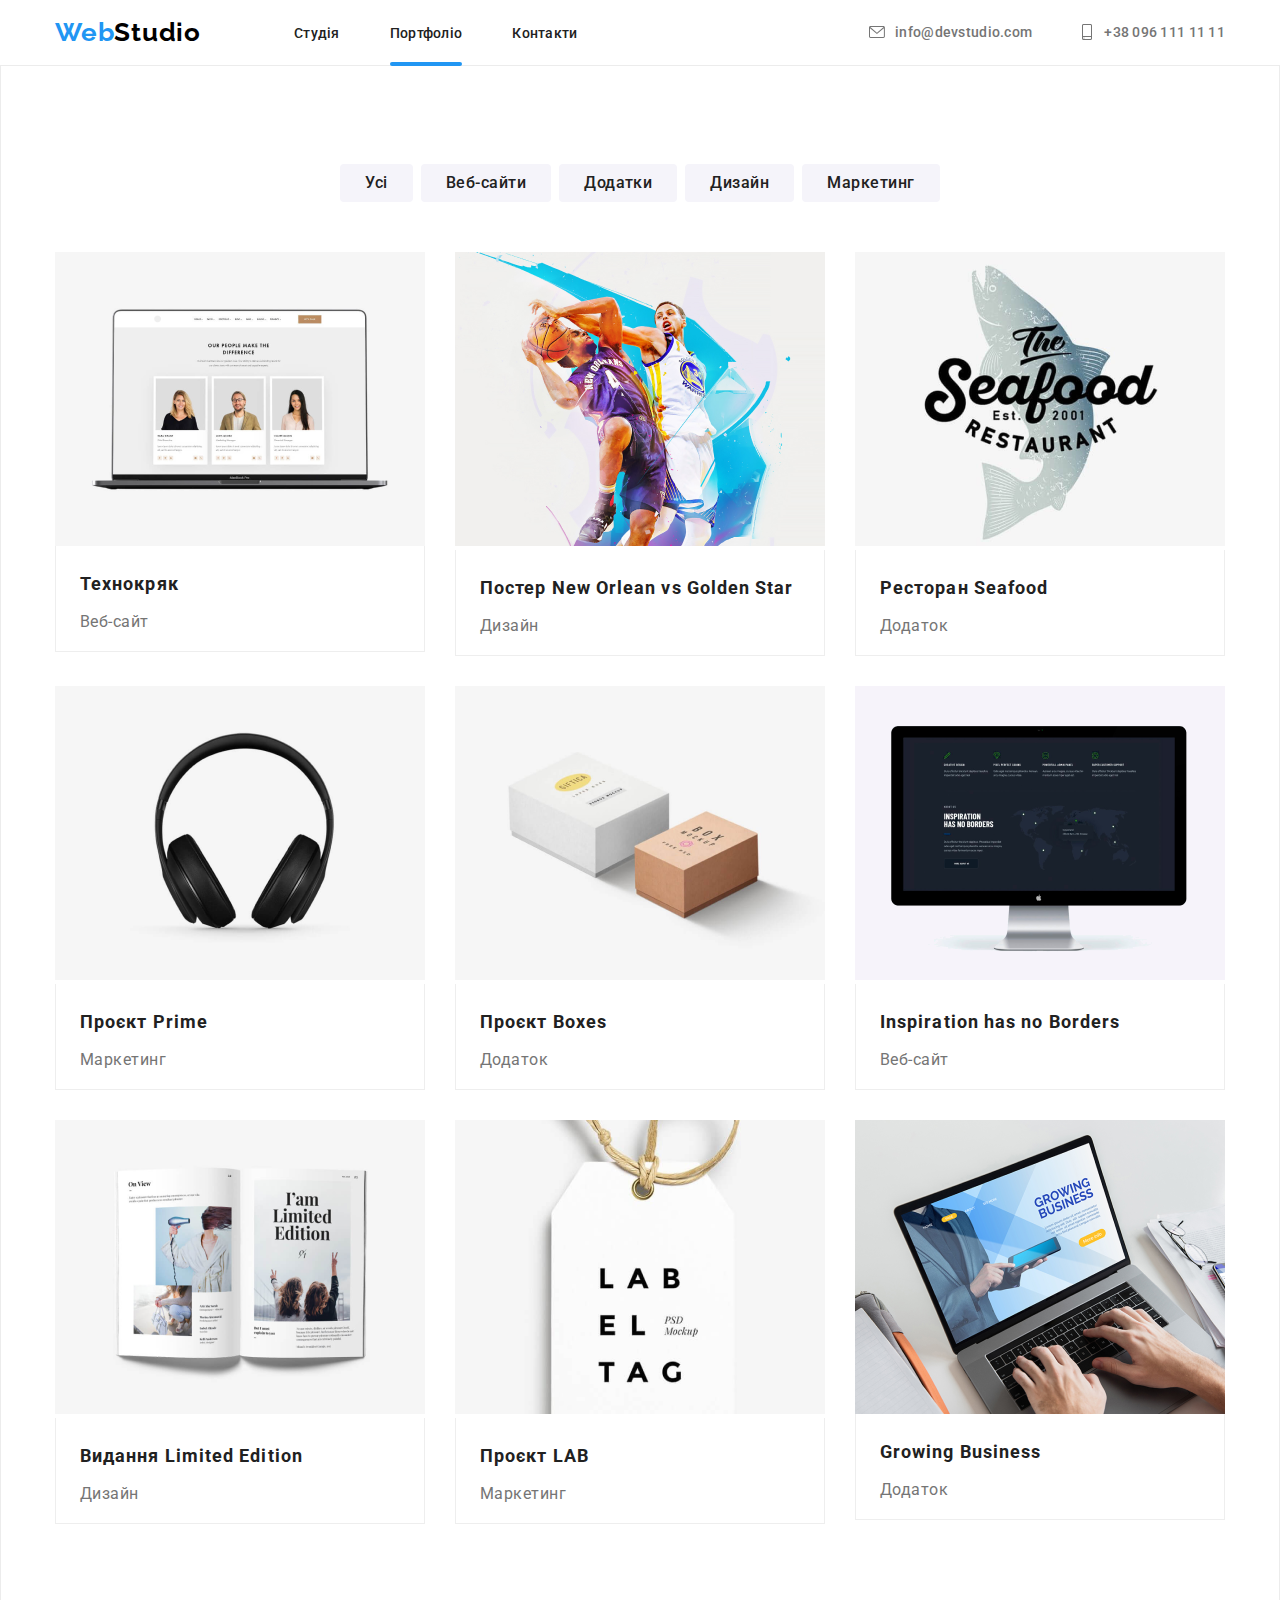
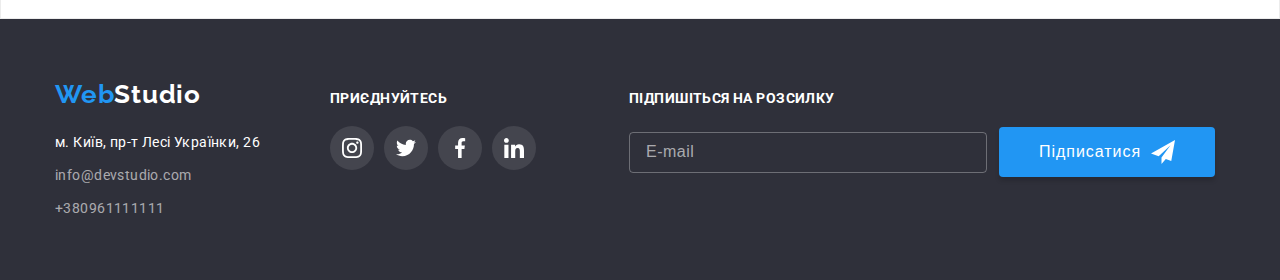
==== portfolio.html @ 2c99351d "sixth-hometask" ====
<!DOCTYPE html>
<html lang="en">
  <head>
    <meta charset="UTF-8" />
    <meta http-equiv="X-UA-Compatible" content="IE=edge" />
    <meta name="viewport" content="width=device-width, initial-scale=1.0" />
    <title>Document</title>
    <link
      rel="stylesheet"
      href="https://cdnjs.cloudflare.com/ajax/libs/modern-normalize/1.1.0/modern-normalize.min.css"
      integrity="sha512-wpPYUAdjBVSE4KJnH1VR1HeZfpl1ub8YT/NKx4PuQ5NmX2tKuGu6U/JRp5y+Y8XG2tV+wKQpNHVUX03MfMFn9Q=="
      crossorigin="anonymous"
      referrerpolicy="no-referrer"
    />
    <link rel="preconnect" href="https://fonts.googleapis.com" />
    <link rel="preconnect" href="https://fonts.gstatic.com" crossorigin />
    <link
      href="https://fonts.googleapis.com/css2?family=Raleway:wght@700&family=Roboto:wght@400;500;700&display=swap"
      rel="stylesheet"
    />
    <link rel="preconnect" href="https://fonts.googleapis.com" />
    <link rel="preconnect" href="https://fonts.gstatic.com" crossorigin />
    <link
      href="https://fonts.googleapis.com/css2?family=Roboto:wght@900&display=swap"
      rel="stylesheet"
    />
    <link rel="stylesheet" href="./css/styles.css" />
  </head>
  <body>
    <header class="page-header">
      <div class="container">
        <nav class="header-nav">
          <a href="./index.html"></a>
          <a href="./index.html" class="logo"
            >Web<span class="header-logo-span">Studio</span></a
          >
          <ul class="site-nav list">
            <li><a href="/" class="link">Студія</a></li>
            <li>
              <a href="./portfolio.html" class="link current">Портфоліо</a>
            </li>
            <li><a href="" class="link">Контакти </a></li>
          </ul>

          <ul class="site-nav-contacts list">
            <li>
              <a href="" class="link-info">
                <svg class="envelope-icon">
                  <use href="./images/symbol-defs.svg#icon-envelope"></use>
                </svg>
                info@devstudio.com
              </a>
            </li>
            <li>
              <a href="" class="link-info">
                <svg class="smartphone-icon">
                  <use href="./images/symbol-defs.svg#icon-smartphone"></use>
                </svg>

                +38 096 111 11 11
              </a>
            </li>
          </ul>
        </nav>
      </div>
    </header>

    <main>
      <section class="portfolio-section section">
        <h1 class="visually-hidden">list</h1>
        <!-- buttons -->
        <div class="container">
          <ul class="section-nav list">
            <li><button type="button" class="button">Усі</button></li>
            <li><button type="button" class="button">Веб-сайти</button></li>
            <li><button type="button" class="button">Додатки</button></li>
            <li><button type="button" class="button">Дизайн</button></li>
            <li><button type="button" class="button">Маркетинг</button></li>
          </ul>
        </div>
        <!-- list -->
        <div class="container">
          <ul class="portfolio-img-list list">
            <li class="card">
              <a href="" class="link-imgs">
                <div class="card-div"><div class="wrapper">
                  <img
                    src="./portfolio_imgs/laptop.jpeg"
                    class="img"
                    alt="laptop"
                  />
                  <div class="card-overlay">
                    <p class="paragraph">
                      Ресурс пропонує комплексні пропозиції з різним рівнем
                      функціоналу та сервісів. Все це дозволить відвідувачу
                      отримати вичерпні відомості про компанію чи приватну
                      особу.
                    </p>
                  </div>
                </div>
                <div class="test"></div>
                <div class="general-list">
                  <h2 class="img-list-title">Технокряк</h2>
                  <p class="img-list-paragraph">Веб-сайт</p>
                </div></div>
              </a>
            </li>
            <li class="card">
              <a href="" class="link-imgs">
                <div class="card-div"><div class="wrapper">
                  <img
                    src="./portfolio_imgs/basketball.jpeg"
                    alt="basketball"
                  />
                  <div class="card-overlay">
                    <p class="paragraph">
                      Ресурс пропонує комплексні пропозиції з різним рівнем
                      функціоналу та сервісів. Все це дозволить відвідувачу
                      отримати вичерпні відомості про компанію чи приватну
                      особу.
                    </p>
                  </div>
                </div>
                <div class="general-list">
                  <h2 class="img-list-title">
                    Постер New Orlean vs Golden Star
                  </h2>

                  <p class="img-list-paragraph">Дизайн</p>
                </div></div>
              </a>
            </li>
            <li class="card">
              <a href="" class="link-imgs">
                <div class="card-div"><div class="wrapper">
                  <img src="./portfolio_imgs/sea_food.jpeg" alt="sea_food" />
                  <div class="card-overlay">
                    <p class="paragraph">
                      Ресурс пропонує комплексні пропозиції з різним рівнем
                      функціоналу та сервісів. Все це дозволить відвідувачу
                      отримати вичерпні відомості про компанію чи приватну
                      особу.
                    </p>
                  </div>
                </div>
                <div class="general-list">
                  <h2 class="img-list-title">Ресторан Seafood</h2>

                  <p class="img-list-paragraph">Додаток</p>
                </div></div>
              </a>
            </li>
            <li class="card">
              <a href="" class="link-imgs">
                <div class="card-div"><div class="wrapper">
                  <img
                    src="./portfolio_imgs/headphones.jpeg"
                    alt="headphones"
                  />
                  <div class="card-overlay">
                    <p class="paragraph">
                      Ресурс пропонує комплексні пропозиції з різним рівнем
                      функціоналу та сервісів. Все це дозволить відвідувачу
                      отримати вичерпні відомості про компанію чи приватну
                      особу.
                    </p>
                  </div>
                </div>
                <div class="general-list">
                  <h2 class="img-list-title">Проєкт Prime</h2>

                  <p class="img-list-paragraph">Маркетинг</p>
                </div></div>
              </a>
            </li>
            <li class="card">
            <div class="card-div">              <a href="" class="link-imgs"></div><a href="" class="link-imgs">
                <div class="card-div"><div class="wrapper">
                  <img src="./portfolio_imgs/boxes.jpeg" alt="boxes" />
                  <div class="card-overlay">
                    <p class="paragraph">
                      Ресурс пропонує комплексні пропозиції з різним рівнем
                      функціоналу та сервісів. Все це дозволить відвідувачу
                      отримати вичерпні відомості про компанію чи приватну
                      особу.
                    </p>
                  </div>
                </div>
                <div class="general-list">
                  <h2 class="img-list-title">Проєкт Boxes</h2>
                  <p class="img-list-paragraph">Додаток</p>
                </div></div>
              </a>
            </li>
            <li class="card">
              <a href="" class="link-imgs">
                <div class="card-div"><div class="wrapper">
                  <img src="./portfolio_imgs/monitor.jpeg" alt="monitor" />
                  <div class="card-overlay">
                    <p class="paragraph">
                      Ресурс пропонує комплексні пропозиції з різним рівнем
                      функціоналу та сервісів. Все це дозволить відвідувачу
                      отримати вичерпні відомості про компанію чи приватну
                      особу.
                    </p>
                  </div>
                </div>
                <div class="general-list">
                  <h2 class="img-list-title">Inspiration has no Borders</h2>
                  <p class="img-list-paragraph">Веб-сайт</p>
                </div></div>
              </a>
            </li>
            <li class="card">
              <a href="" class="link-imgs">
                <div class="card-div"><div class="wrapper">
                  <img src="./portfolio_imgs/magazines.jpeg" alt="magazines" />
                  <div class="card-overlay">
                    <p class="paragraph">
                      Ресурс пропонує комплексні пропозиції з різним рівнем
                      функціоналу та сервісів. Все це дозволить відвідувачу
                      отримати вичерпні відомості про компанію чи приватну
                      особу.
                    </p>
                  </div>
                </div>
                <div class="general-list">
                  <h2 class="img-list-title">Видання Limited Edition</h2>
                  <p class="img-list-paragraph">Дизайн</p>
                </div></div>
              </a>
            </li>
            <li class="card">
              <a href="" class="link-imgs">
                <div class="card-div"><div class="wrapper">
                  <img src="./portfolio_imgs/pendant.jpeg" alt="pendant" />
                  <div class="card-overlay">
                    <p class="paragraph">
                      Ресурс пропонує комплексні пропозиції з різним рівнем
                      функціоналу та сервісів. Все це дозволить відвідувачу
                      отримати вичерпні відомості про компанію чи приватну
                      особу.
                    </p>
                  </div>
                </div>
                <div class="general-list">
                  <h2 class="img-list-title">Проєкт LAB</h2>
                  <p class="img-list-paragraph">Маркетинг</p>
                </div></div>
              </a>
            </li>
            <li class="card">
              <a href="" class="link-imgs">
                <div class="card-div"><div class="wrapper">
                  <img
                    class="img"
                    src="./portfolio_imgs/laptop_cr_business.jpeg"
                    alt="laptop_cr_business"
                  />
                  <div class="card-overlay">
                    <p class="paragraph">
                      Ресурс пропонує комплексні пропозиції з різним рівнем
                      функціоналу та сервісів. Все це дозволить відвідувачу
                      отримати вичерпні відомості про компанію чи приватну
                      особу.
                    </p>
                  </div>
                </div>
                <div class="general-list">
                  <h2 class="img-list-title">Growing Business</h2>
                  <p class="img-list-paragraph">Додаток</p>
                </div></div>
              </a>
            </li>
          </ul>
        </div>
      </section>
    </main>
    <!-- footer -->
    <footer class="footer">
      <div class="footer-elements container">
        <div class="adress-container">
          <a href="" class="logo"
            >Web<span class="footer-logo-span">Studio</span></a
          >
          <address class="address">
            <p class="address-paragraph">м. Київ, пр-т Лесі Українки, 26</p>
            <a class="address-link" href="info@devstudio.com"
              >info@devstudio.com</a
            >
            <a class="address-link" href="+380961111111">+380961111111</a>
          </address>
        </div>
        <div class="footer-icons">
          <p class="paragraph">приєднуйтесь</p>
          <ul class="footer-icons-list">
            <li>
              <a href="" class="footer-icons-link">
                <svg class="icon">
                  <use href="./images/symbol-defs.svg#icon-instagram-1"></use>
                </svg>
              </a>
            </li>
            <li>
              <a href="" class="footer-icons-link">
                <svg class="icon">
                  <use href="./images/symbol-defs.svg#icon-twitter-1"></use>
                </svg>
              </a>
            </li>
            <li>
              <a href="" class="footer-icons-link">
                <svg class="icon">
                  <use href="./images/symbol-defs.svg#icon-facebook-1"></use>
                </svg>
              </a>
            </li>
            <li>
              <a href="" class="footer-icons-link">
                <svg class="icon">
                  <use href="./images/symbol-defs.svg#icon-linkedin-1"></use>
                </svg>
              </a>
            </li>
          </ul>
        </div>
        <form class="footer-form">
          <label class="footer-label">
            <p class="paragraph">Підпишіться на розсилку</p>
          </label>
          <div class="input-container">
            <input
              type="text"
              name="mailing"
              class="footer-field"
              placeholder="E-mail"
            />
            <button class="blue-button footer-button" type = "submit">
              Підписатися

              <svg class="footer-icon">
                <use href="./images/symbol-defs.svg#icon-icon-send"></use>
              </svg>
            </button>
          </div>
        </form>
      </div>
    </footer>
  </body>
</html>
---- css/styles.css ----
/* ------MAIN PAGE------ */
/*title color - #212121*/
/*main color -  #757575*/
/*white #FFFFFF*/
/* accent blue #2196F3*/
/* background color #F5F5F5 */
/*secondary background #F5F4FA */
/* title background color #FFFFFF */
/* ------PORTFOLIO------ */
/*  button background color #F5F4FA, button text color  #212121;*/
/* ------FONTS------ */
/* Roboto, font-weight: 700; font-weight: 500, font-weight: 400
Raleway: font-weight: 700 */
/* icons color #AFB1B8; */
*,
*::before,
*::after {
  box-sizing: border-box;
  text-decoration: none;
  list-style: none;
  margin: 0;
  padding: 0;
}

.visually-hidden {
  position: absolute;
  white-space: nowrap;
  width: 1px;
  height: 1px;
  overflow: hidden;
  border: 0;
  padding: 0;
  clip: rect(0 0 0 0);
  clip-path: inset(50%);
  margin: -1px;
}
.container {
  width: 1200px;
  padding-left: 15px;
  padding-right: 15px;
  margin: 0 auto;
  /* outline: solid 2px red; */
}
:root {
  --primary-text-color: #757575;
  --secondary-text-color: #f5f4fa;
  --header_color: #212121;
  --accent-color: #2196f3;
  --button-bg-color: #2196f3;
  --second-bg-color: #f5f4fa;
  --button-bg-color-portfolio: #f5f4fa;
  --button-color-portfolio: #212121;
  --icon-color: #afb1b8;
}
.h2-title {
  display: flex;
  justify-content: center;
  font-weight: 700;
  font-size: 36px;
  line-height: 42px;
  text-align: center;

  letter-spacing: 0.03em;
  color: #212121;
}

.header-logo-span {
  color: black;
}

body {
  background-color: white;
  color: var(--primary-text-color);
  font-family: "Roboto", sans-serif;
  width: 100%;
}

.header-nav {
  display: flex;
  align-items: center;
}

.logo {
  color: #2196f3;
  font-family: Raleway, sans-serif;
  font-style: normal;
  font-weight: 700;
  font-size: 26px;
  line-height: calc(31 / 26);
  letter-spacing: 0.03em;
}
.list {
  list-style: none;
}

/* site-nav */
.header-lists {
  display: flex;
  align-items: center;
}
.site-nav {
  margin-left: 93px;
  display: flex;
  gap: 50px;
}
.site-nav .link {
  position: relative;
  font-weight: 500;
  font-size: 14px;
  line-height: calc(16 / 14);
  color: var(--header_color);
  letter-spacing: 0.02em;
  padding-top: 24px;
  padding-bottom: 25px;
  transition: color 250ms cubic-bezier(0.4, 0, 0.2, 1);
}

.current::after {
  content: "";
  position: absolute;
  display: block;
  left: 0;
  bottom: 0;
  width: 100%;
  height: 4px;
  background: #2196f3;
  border-radius: 2px;

  transition: opacity 250ms cubic-bezier(0.4, 0, 0.2, 1);
}
.site-nav.link:hover,
.site-nav .link:focus,
.current {
  color: var(--accent-color);
}
.site-nav-contacts {
  display: flex;
  gap: 50px;
  margin-left: auto;
}
.site-nav-contacts .envelope-icon {
  width: 16px;
  height: 12px;
  margin-right: 10px;
  fill: #757575;
  transition: fill 250ms cubic-bezier(0.4, 0, 0.2, 1);
}

.site-nav-contacts .smartphone-icon {
  width: 10px;
  height: 16px;
  margin-right: 12px;
  fill: #757575;
  transition: fill 250ms cubic-bezier(0.4, 0, 0.2, 1);
}

.site-nav-contacts .link-info {
  display: flex;
  align-items: center;
  padding-top: 24px;
  padding-bottom: 25px;
  font-weight: 500;
  font-size: 14px;
  line-height: 16px;
  letter-spacing: 0.02em;
  color: #757575;

  transition: color 250ms cubic-bezier(0.4, 0, 0.2, 1);
}
.site-nav .link:hover,
.site-nav .link:focus {
  color: var(--accent-color);
}
.site-nav-contacts,
.link-info:hover,
.link-info:focus {
  color: var(--accent-color);
}
.link-info:hover .envelope-icon,
.link-info:focus .envelope-icon,
.link-info:hover .smartphone-icon,
.link-info:focus .smartphone-icon {
  fill: var(--accent-color);
}

/* hero */
.hero {
  background-image: linear-gradient(
      to right,
      rgba(47, 48, 58, 0.4),
      rgba(47, 48, 58, 0.4)
    ),
    url("../images/site-header.jpg");
  background-repeat: no-repeat;
  background-size: cover;
  max-width: 1600px;
  margin-left: auto;
  margin-right: auto;
}
.hero-elements {
  /* text-align: center; */
  padding-top: 200px;
  padding-bottom: 200px;
  text-align: center;
}
.hero-title {
  width: 696px;

  font-weight: 900;
  font-size: 44px;
  line-height: 60px;
  letter-spacing: 0.06em;
  text-transform: uppercase;
  color: #ffffff;

  margin: 0 auto;
}
.blue-button {
  display: block;
  margin: 0 auto;
  margin-top: 30px;
  align-items: center;
  color: white;
  font-size: 16px;
  line-height: calc(30 / 16);
  width: 216px;
  height: 50px;
  letter-spacing: 0.06em;
  background-color: var(--button-bg-color);
  box-shadow: 0px 4px 4px rgba(0, 0, 0, 0.15);
  border-radius: 4px;
  transition: background-color 250ms cubic-bezier(0.4, 0, 0.2, 1);
  cursor: pointer;
  border: none;
}
.blue-button:hover,
.blue-button:focus {
  background-color: #188ce8;
}
/* modal window */
.backdrop {
  position: fixed;
  top: 0;
  left: 0;
  width: 100%;
  height: 100%;
  background: rgba(0, 0, 0, 0.2);
  transition: opacity 250ms cubic-bezier(0.4, 0, 0.2, 1);
  opacity: 1;
}
.backdrop.is-hidden {
  pointer-events: none;
  opacity: 0;
}
.backdrop.is-hidden .modal {
  transform: translate(-50%, -50%) scale(0.9);
}
.modal {
  position: absolute;
  min-width: 528px;
  min-height: 581px;
  top: 50%;
  left: 50%;
  transform: translate(-50%, -50%) scale(1);
  background-color: white;
  transition: transform 250ms cubic-bezier(0.4, 0, 0.2, 1);
  z-index: 999;
}
.cross-button-div {
  display: flex;
  margin-top: 8px;
  margin-right: 8px;
  justify-content: end;
  /* padding: 8px 8px; */
}
.cross-button {
  display: flex;
  justify-content: center;
  align-items: center;
  width: 30px;
  height: 30px;
  border-radius: 50%;
  border: 1px solid rgba(0, 0, 0, 0.1);
  background-color: white;
  cursor: pointer;
}
.cross {
  width: 18px;
  height: 18px;
}
.cross-button:hover .cross {
  fill: var(--accent-color);
}
.modal-title {
  margin-top: 2px;

  font-weight: 700;
  font-size: 20px;
  line-height: 23px;
  text-align: center;
  letter-spacing: 0.03em;

  color: #212121;
}
.modal-form {
  margin-top: 12px;
  margin-left: 40px;
  margin-right: 40px;
}
.modal-form .modal-lable {
  /* position: relative; */
  display: block;
  margin-top: 12px;
}

.modal-form .paragraph {
  font-weight: 400;
  font-size: 12px;
  line-height: 14px;
  /* identical to box height */

  letter-spacing: 0.01em;

  color: #757575;
}
.modal-form .field {
  padding-left: 42px;
  margin-top: 4px;
  padding-top: 12px;
  padding-bottom: 12px;
  width: 100%;
  border: 1px solid rgba(33, 33, 33, 0.2);
  /* border-color: white; */
  border-radius: 4px;
  transition: border 250ms cubic-bezier(0.4, 0, 0.2, 1),
    250ms cubic-bezier(0.4, 0, 0.2, 1);
}

.modal-form .field:focus {
  outline: transparent;
  border-color: var(--accent-color);
}
.modal-form .field:focus + .modal-icon {
  fill: var(--accent-color);
}
.modal-form .input-container {
  position: relative;
}

.modal-icon {
  position: absolute;
  top: 0;
  left: 0;
  margin-left: 12px;
  transform: translateY(100%);
  width: 18px;
  height: 18px;
}

.modal-form .textarea {
  resize: none;
  height: 120px;
  padding: 16px;
}
.textarea {
  padding-left: 16px;
  padding-top: 12px;
}
.modal-form .textarea::placeholder {
  font-weight: 400;
  font-size: 12px;
  line-height: 14px;
  letter-spacing: 0.01em;
  color: rgba(117, 117, 117, 0.5);
}
.modal-checkbox {
  display: flex;
  justify-content: center;
  margin-top: 20px;
}
.check-container {
  display: flex;
  align-items: center;
}
.agreement-terms {
  color: var(--accent-color);
  text-decoration: underline;
  text-underline-offset: 3px;
}
.modal-icon-check {
  padding-top: 4px;
  padding-right: 2px;
  padding-bottom: 3px;
  padding-left: 3px;
  margin-right: 9px;
  width: 16px;
  height: 15px;
  fill: white;
  border: 2px solid #212121;
  border-radius: 2px;
}
.checkbox:checked + .modal-icon-check {
  background-color: var(--accent-color);
  border: none;
  border-radius: 2px;
  fill: white;
}
.modal-checkbox .paragraph {
  font-weight: 400;
  font-size: 14px;
  line-height: calc(24 / 14);

  letter-spacing: 0.03em;

  color: #757575;
}
.modal-button {
  margin-top: 30px;
  margin-bottom: 40px;
  display: block;
}

/* section */
.section-activity {
  padding-bottom: 94px;
  padding-top: 94px;
}
.section-activity .activities-icon {
  width: 70px;
  height: 70px;
}

.icons-container {
  display: flex;
  align-items: center;
  padding: 25px 100px;
  margin-bottom: 30px;
  background-color: var(--second-bg-color);
  border-radius: 4px;
}
.activities-list {
  display: flex;
  gap: 30px;
}

.section-activity .title {
  font-weight: 700px;
  font-size: 14px;
  line-height: calc(16 / 14);
  letter-spacing: 0.03em;
  text-transform: uppercase;
  color: var(--header_color);
}
.section-activity .paragraph {
  margin-top: 10px;
  font-weight: 400;
  font-size: 14px;
  line-height: 24px;
  letter-spacing: 0.03em;

  color: #757575;
}

/* activities */

.section-work-examples {
  padding-bottom: 94px;
}
.work-examples {
  margin-left: auto;
  text-align: center;
}
.section-work-examples .section-title {
  margin-bottom: 50px;
}
.work-examples-list {
  display: flex;
  gap: 30px;
  padding: 0;
  margin: 0;
  z-index: 0;
}
.section-work-examples .img {
  padding-left: 0;
  display: block;
  justify-content: center;
  width: 370px;
  margin: 0 auto;
}
.work-example-item {
  position: relative;
}
.activities-overlay {
  display: flex;
  position: absolute;
  justify-content: center;
  align-items: center;
  bottom: 0;
  width: 100%;
  height: 70px;
  background: rgba(47, 48, 58, 0.8);
}
.activities-overlay .paragraph {
  font-weight: 700;
  font-size: 14px;
  line-height: calc(16 / 14);
  letter-spacing: 0.03em;
  text-transform: uppercase;

  color: #ffffff;
}
/* employers */
.employers {
  background-color: var(--second-bg-color);
  padding-bottom: 94px;
  padding-top: 94px;
}
.employers .section-title {
  margin-bottom: 50px;
}
.employers .img-list {
  display: flex;
  max-width: 270px;
  box-sizing: border-box;

  margin: 0;
  gap: 30px;
}
.employers .img {
  display: block;
}
.employers .title {
  margin-bottom: 10px;
}
.employers .section-title {
  font-weight: 700;
  font-size: 36px;
  line-height: calc(42 / 36);
  text-align: center;
  letter-spacing: 0.03em;
  color: var(--header_color);
}
.general-paragraph {
  padding-top: 30px;
  padding-bottom: 30px;
  background-color: white;
}
.employers .title {
  color: var(--header_color);
  font-weight: 500;
  font-size: 16px;
  line-height: 19px;
  text-align: center;
  letter-spacing: 0.03em;
  color: #212121;
}
.employers .card {
  box-shadow: 0px 1px 3px rgba(0, 0, 0, 0.12), 0px 1px 1px rgba(0, 0, 0, 0.14),
    0px 2px 1px rgba(0, 0, 0, 0.2);
  border-radius: 0px 0px 4px 4px;
}
.employers .paragraph {
  margin-top: 10px;
  font-weight: 400;
  font-size: 16px;
  line-height: 19px;
  text-align: center;
  letter-spacing: 0.03em;
  color: #757575;
  margin-bottom: 16px;
}
.social-links {
  display: flex;

  gap: 10px;

  justify-content: center;
}
.social-link {
  display: flex;
  justify-content: center;
  align-items: center;
  width: 44px;
  height: 44px;
  border-radius: 50%;
  transition: background-color 250ms cubic-bezier(0.4, 0, 0.2, 1);
}
.social-link:hover,
.social-link:focus {
  background-color: var(--accent-color);
}

.social-links .social-icon {
  width: 20px;
  height: 20px;
  fill: var(--icon-color);
  transition: fill 250ms cubic-bezier(0.4, 0, 0.2, 1);
}
.social-link:hover .social-icon,
.social-link:focus .social-icon {
  fill: white;
}

/* Button */
.button {
  font-family: inherit;
  background-color: var(--button-bg-color-portfolio);
  color: var(--button-color-portfolio);
  border: none;
  font-weight: 500;
  font-size: 16px;
  line-height: calc(26 / 16);
  text-align: center;
  letter-spacing: 0.03em;
  cursor: pointer;
  /* identical to box height, or 162% */
}
/* companies */
.companies {
  padding-top: 94px;
  padding-bottom: 94px;
}
.companies-title {
  margin-bottom: 50px;
}
.companies-icon-list {
  justify-content: center;
  gap: 30px;
}
.companies-icon-list .icon-link {
  display: flex;
  justify-content: center;
  align-items: center;
  width: 170px;
  height: 92px;
  border: 1px solid var(--icon-color);
  border-radius: 4px;
  transition: border-color 250ms cubic-bezier(0.4, 0, 0.2, 1);
}

.companies-icon-list .icon {
  width: 106px;
  height: 60px;
  fill: var(--icon-color);
  transition: fill 250ms cubic-bezier(0.4, 0, 0.2, 1);
}
.icon-link:hover,
.icon-link:focus,
.icon-link:hover .icon,
.icon-link:focus .icon {
  fill: var(--accent-color);
  border-color: var(--accent-color);
}

.companies-icon-list {
  display: flex;
}

/* footer */
.footer {
  background-color: #2f303a;
  padding-top: 60px;
  padding-bottom: 60px;
}
.footer-elements {
  display: flex;
  align-items: baseline;
}
.footer-logo-span {
  color: white;
}
.address {
  font-style: normal;
  display: block;
  margin-top: 20px;
}
.address .address-paragraph {
  margin-top: 9px;
  font-weight: 400;
  font-size: 14px;
  line-height: 24px;
  letter-spacing: 0.03em;
  color: white;
}
.address .address-link {
  margin-top: 9px;
  display: block;
  font-weight: 400;
  font-size: 14px;
  line-height: 24px;
  letter-spacing: 0.03em;
  color: rgba(255, 255, 255, 0.6);
}
/* .adress .adress-link:hover{
  
} */

.footer-icons {
  margin-left: 70px;
}
.footer-icons .paragraph {
  font-weight: 700;
  font-size: 14px;
  line-height: 16px;
  letter-spacing: 0.03em;
  text-transform: uppercase;

  color: #ffffff;
}

.footer-icons-list {
  display: flex;
  margin-top: 20px;
  gap: 10px;
}

.footer-icons-link {
  display: flex;
  justify-content: center;
  align-items: center;
  width: 44px;
  height: 44px;
  fill: white;
  border-radius: 50%;
  background: rgba(255, 255, 255, 0.1);
  transition: background-color 250ms cubic-bezier(0.4, 0, 0.2, 1);
}
.footer-icons-link:hover,
.footer-icons-link:focus {
  background-color: var(--accent-color);
}
.footer-icons .icon {
  width: 20px;
  height: 20px;
}
.footer-form .paragraph {
  display: inline;
  font-weight: 700;
  font-size: 14px;
  line-height: 16px;
  letter-spacing: 0.03em;
  text-transform: uppercase;

  color: #ffffff;
}
.footer-label {
  margin-left: 93px;
}
.footer-form .footer-field {
  display: block;

  margin-left: 93px;
  padding-top: 12px;
  padding-bottom: 12px;
  padding-left: 16px;
  width: 358px;
  border: 1px solid rgba(255, 255, 255, 0.3);
  border-radius: 4px;
  background-color: transparent;
}
.footer-form .footer-field::placeholder {
  font-weight: 400;
  font-size: 16px;
  line-height: calc(20 / 16);

  letter-spacing: 0.03em;

  color: rgba(255, 255, 255, 0.6);
}
.footer-button {
  display: flex;
  justify-content: center;
  gap: 10px;
  display: flex;
  align-items: center;
  justify-content: center;
  margin: 0;
}
.footer-icon {
  width: 24px;
  height: 24px;
}
.footer-form .input-container {
  display: flex;
  align-items: baseline;
  margin-top: 20px;
  gap: 12px;
}
/* portfolio-section */
.portfolio-section {
  border: 1px solid #ececec;
  padding-top: 98px;
  padding-bottom: 94px;
}
/* portfolio-buttons */
.section-nav {
  display: flex;
  justify-content: center;
  margin-bottom: 50px;
  text-align: center;
  gap: 8px;
}
.section-nav .button {
  border-radius: 4px;
  padding: 6px 25px;
  transition: background-color 250ms cubic-bezier(0.4, 0, 0.2, 1),
    color 250ms cubic-bezier(0.4, 0, 0.2, 1),
    box-shadow 250ms cubic-bezier(0.4, 0, 0.2, 1);
}

.section-nav .button:hover,
.section-nav .button:focus {
  background-color: var(--accent-color);
  color: white;
  box-shadow: 0px 4px 4px rgba(0, 0, 0, 0.25);
}
/* portfolio img-list */
.card-div {
  transition: box-shadow 250ms cubic-bezier(0.4, 0, 0.2, 1);
}
.link-imgs:hover .card-div,
.link-imgs:focus .card-div {
  box-shadow: 0px 1px 1px rgba(0, 0, 0, 0.12), 0px 4px 4px rgba(0, 0, 0, 0.06),
    1px 4px 6px rgba(0, 0, 0, 0.16);
}
.portfolio-img-list {
  display: flex;
  flex-wrap: wrap;
  margin-top: 30px;
  padding-left: 0;
  gap: 30px;
}

.portfolio-img-list .img {
  display: block;
}
.portfolio-img-list .img-list-title {
  font-weight: 700;
  font-size: 18px;
  line-height: 2em;
  letter-spacing: 0.06em;
  color: var(--header_color);
}
.img-list-paragraph {
  padding-top: 10px;
  display: flex;
  font-family: "Roboto";
  font-style: normal;
  font-weight: 400;
  font-size: 16px;
  line-height: calc(19 / 16);
  text-align: center;
  letter-spacing: 0.03em;
  color: #757575;
}
.portfolio-img-list .general-list {
  padding: 20px 24px;
  border-left: 1px solid #eeeeee;
  border-right: 1px solid #eeeeee;
  border-bottom: 1px solid #eeeeee;
}
.card .wrapper {
  position: relative;
}
.card-overlay {
  position: absolute;

  width: 100%;
  height: 100%;
  bottom: 0;
  right: 0;
  background-color: rgba(33, 150, 243, 0.9);
  transform: translateY(105%);
  transition: transform 250ms cubic-bezier(0.4, 0, 0.2, 1);
}
.portfolio-img-list .wrapper {
  overflow: hidden;
}
.link-imgs:hover .card-overlay,
.link-imgs:focus .card-overlay {
  transform: translateY(0%);
  overflow: hidden;
}
.card-overlay .paragraph {
  padding: 63px 24px;
  font-weight: 400;
  font-size: 18px;
  line-height: 28px;

  letter-spacing: 0.03em;

  color: #ffffff;
}
/* dublicating-icons */
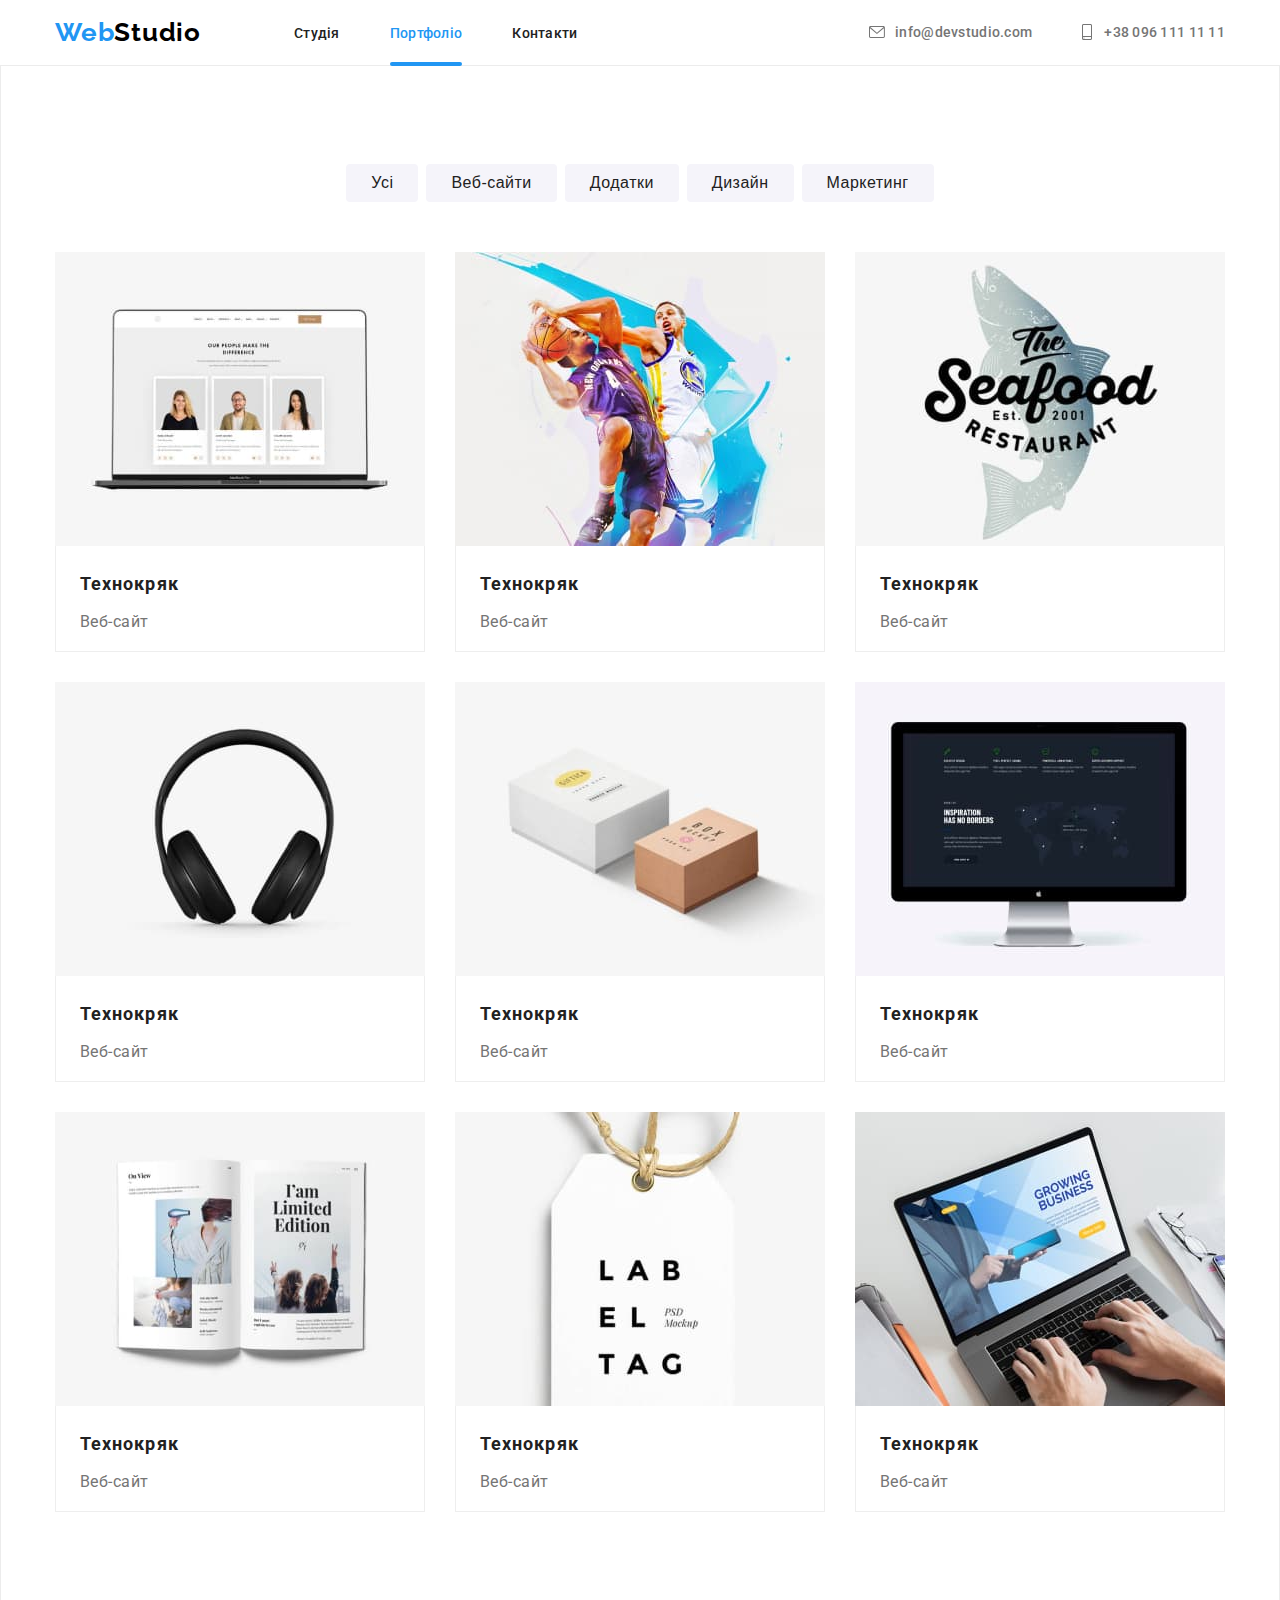
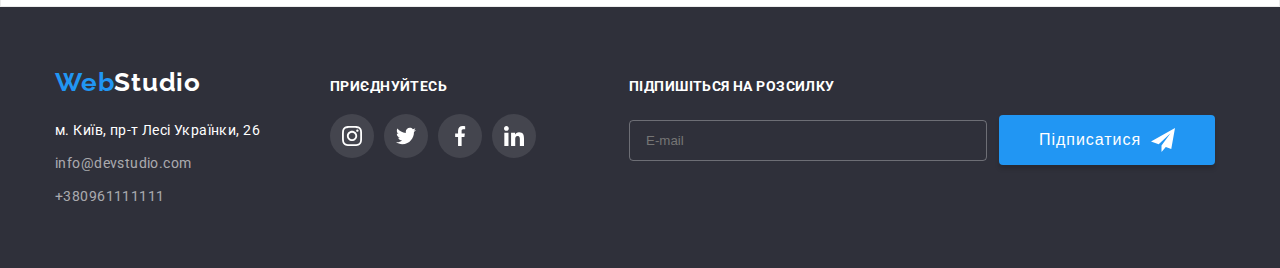
==== commit e175e3c9: "BEM" ====
--- a/portfolio.html
+++ b/portfolio.html
@@ -27,248 +27,276 @@
     <link rel="stylesheet" href="./css/styles.css" />
   </head>
   <body>
-    <header class="page-header">
-      <div class="container">
-        <nav class="header-nav">
+    <header class="header">
+      <div class="header__lists container">
+        <nav class="navigation">
+          <a href="" class="logo">Web<span class="logo__span">Studio</span></a>
+
           <a href="./index.html"></a>
-          <a href="./index.html" class="logo"
-            >Web<span class="header-logo-span">Studio</span></a
-          >
-          <ul class="site-nav list">
-            <li><a href="/" class="link">Студія</a></li>
-            <li>
-              <a href="./portfolio.html" class="link current">Портфоліо</a>
-            </li>
-            <li><a href="" class="link">Контакти </a></li>
-          </ul>
-
-          <ul class="site-nav-contacts list">
-            <li>
-              <a href="" class="link-info">
-                <svg class="envelope-icon">
-                  <use href="./images/symbol-defs.svg#icon-envelope"></use>
-                </svg>
-                info@devstudio.com
-              </a>
-            </li>
-            <li>
-              <a href="" class="link-info">
-                <svg class="smartphone-icon">
-                  <use href="./images/symbol-defs.svg#icon-smartphone"></use>
-                </svg>
-
-                +38 096 111 11 11
-              </a>
-            </li>
+
+          <ul class="navigation__list list">
+            <li>
+              <a href="./index.html" class="navigation__link "
+                >Студія</a
+              >
+            </li>
+            <li>
+              <a href="./portfolio.html" class="navigation__link navigation__link--current">Портфоліо</a>
+            </li>
+            <li><a href="" class="navigation__link">Контакти </a></li>
           </ul>
         </nav>
+        <ul class="contacts">
+          <li>
+            <a href="" class="contacts__link">
+              <svg class="contacts__envelope-icon">
+                <use href="./images/symbol-defs.svg#icon-envelope"></use>
+              </svg>
+              info@devstudio.com
+            </a>
+          </li>
+          <li>
+            <a href="" class="contacts__link">
+              <svg class="contacts__smartphone-icon">
+                <use href="./images/symbol-defs.svg#icon-smartphone"></use>
+              </svg>
+
+              +38 096 111 11 11
+            </a>
+          </li>
+        </ul>
       </div>
     </header>
 
     <main>
-      <section class="portfolio-section section">
+      <section class="portfolio section">
         <h1 class="visually-hidden">list</h1>
         <!-- buttons -->
         <div class="container">
-          <ul class="section-nav list">
-            <li><button type="button" class="button">Усі</button></li>
-            <li><button type="button" class="button">Веб-сайти</button></li>
-            <li><button type="button" class="button">Додатки</button></li>
-            <li><button type="button" class="button">Дизайн</button></li>
-            <li><button type="button" class="button">Маркетинг</button></li>
+          <ul class="portfolio-buttons__list">
+            <li><button type="button" class="portfolio-buttons__button">Усі</button></li>
+            <li><button type="button" class="portfolio-buttons__button">Веб-сайти</button></li>
+            <li><button type="button" class="portfolio-buttons__button">Додатки</button></li>
+            <li><button type="button" class="portfolio-buttons__button">Дизайн</button></li>
+            <li><button type="button" class="portfolio-buttons__button">Маркетинг</button></li>
           </ul>
         </div>
         <!-- list -->
-        <div class="container">
-          <ul class="portfolio-img-list list">
-            <li class="card">
-              <a href="" class="link-imgs">
-                <div class="card-div"><div class="wrapper">
+        <div class="card-set container">
+          <ul class="card-set__list list">
+            <li class="card">
+              <a href="" class="card__link">
+                <div class="card__container"><div class="card-set__wrapper">
                   <img
                     src="./portfolio_imgs/laptop.jpeg"
-                    class="img"
-                    alt="laptop"
-                  />
-                  <div class="card-overlay">
-                    <p class="paragraph">
-                      Ресурс пропонує комплексні пропозиції з різним рівнем
-                      функціоналу та сервісів. Все це дозволить відвідувачу
-                      отримати вичерпні відомості про компанію чи приватну
-                      особу.
-                    </p>
-                  </div>
-                </div>
-                <div class="test"></div>
-                <div class="general-list">
-                  <h2 class="img-list-title">Технокряк</h2>
-                  <p class="img-list-paragraph">Веб-сайт</p>
-                </div></div>
-              </a>
-            </li>
-            <li class="card">
-              <a href="" class="link-imgs">
-                <div class="card-div"><div class="wrapper">
+                    class="card-set__img"
+                    alt="laptop"
+                  />
+                  <div class="card-overlay">
+                    <p class="card-overlay__paragraph">
+                      Ресурс пропонує комплексні пропозиції з різним рівнем
+                      функціоналу та сервісів. Все це дозволить відвідувачу
+                      отримати вичерпні відомості про компанію чи приватну
+                      особу.
+                    </p>
+                  </div>
+                </div>
+             
+                <div class="card__description">
+                  <h2 class="card__title">Технокряк</h2>
+                  <p class="card__paragraph">Веб-сайт</p>
+                </div></div>
+              </a>
+            </li>
+            <li class="card">
+              <a href="" class="card__link">
+                <div class="card__container"><div class="card-set__wrapper">
                   <img
                     src="./portfolio_imgs/basketball.jpeg"
-                    alt="basketball"
-                  />
-                  <div class="card-overlay">
-                    <p class="paragraph">
-                      Ресурс пропонує комплексні пропозиції з різним рівнем
-                      функціоналу та сервісів. Все це дозволить відвідувачу
-                      отримати вичерпні відомості про компанію чи приватну
-                      особу.
-                    </p>
-                  </div>
-                </div>
-                <div class="general-list">
-                  <h2 class="img-list-title">
-                    Постер New Orlean vs Golden Star
-                  </h2>
-
-                  <p class="img-list-paragraph">Дизайн</p>
-                </div></div>
-              </a>
-            </li>
-            <li class="card">
-              <a href="" class="link-imgs">
-                <div class="card-div"><div class="wrapper">
-                  <img src="./portfolio_imgs/sea_food.jpeg" alt="sea_food" />
-                  <div class="card-overlay">
-                    <p class="paragraph">
-                      Ресурс пропонує комплексні пропозиції з різним рівнем
-                      функціоналу та сервісів. Все це дозволить відвідувачу
-                      отримати вичерпні відомості про компанію чи приватну
-                      особу.
-                    </p>
-                  </div>
-                </div>
-                <div class="general-list">
-                  <h2 class="img-list-title">Ресторан Seafood</h2>
-
-                  <p class="img-list-paragraph">Додаток</p>
-                </div></div>
-              </a>
-            </li>
-            <li class="card">
-              <a href="" class="link-imgs">
-                <div class="card-div"><div class="wrapper">
+                    class="card-set__img"
+                    alt="laptop"
+                  />
+                  <div class="card-overlay">
+                    <p class="card-overlay__paragraph">
+                      Ресурс пропонує комплексні пропозиції з різним рівнем
+                      функціоналу та сервісів. Все це дозволить відвідувачу
+                      отримати вичерпні відомості про компанію чи приватну
+                      особу.
+                    </p>
+                  </div>
+                </div>
+             
+                <div class="card__description">
+                  <h2 class="card__title">Технокряк</h2>
+                  <p class="card__paragraph">Веб-сайт</p>
+                </div></div>
+              </a>
+            </li>
+            <li class="card">
+              <a href="" class="card__link">
+                <div class="card__container"><div class="card-set__wrapper">
+                  <img
+                    src="./portfolio_imgs/sea_food.jpeg"
+                    class="card-set__img"
+                    alt="laptop"
+                  />
+                  <div class="card-overlay">
+                    <p class="card-overlay__paragraph">
+                      Ресурс пропонує комплексні пропозиції з різним рівнем
+                      функціоналу та сервісів. Все це дозволить відвідувачу
+                      отримати вичерпні відомості про компанію чи приватну
+                      особу.
+                    </p>
+                  </div>
+                </div>
+             
+                <div class="card__description">
+                  <h2 class="card__title">Технокряк</h2>
+                  <p class="card__paragraph">Веб-сайт</p>
+                </div></div>
+              </a>
+            </li>
+            <li class="card">
+              <a href="" class="card__link">
+                <div class="card__container"><div class="card-set__wrapper">
                   <img
                     src="./portfolio_imgs/headphones.jpeg"
-                    alt="headphones"
-                  />
-                  <div class="card-overlay">
-                    <p class="paragraph">
-                      Ресурс пропонує комплексні пропозиції з різним рівнем
-                      функціоналу та сервісів. Все це дозволить відвідувачу
-                      отримати вичерпні відомості про компанію чи приватну
-                      особу.
-                    </p>
-                  </div>
-                </div>
-                <div class="general-list">
-                  <h2 class="img-list-title">Проєкт Prime</h2>
-
-                  <p class="img-list-paragraph">Маркетинг</p>
-                </div></div>
-              </a>
-            </li>
-            <li class="card">
-            <div class="card-div">              <a href="" class="link-imgs"></div><a href="" class="link-imgs">
-                <div class="card-div"><div class="wrapper">
-                  <img src="./portfolio_imgs/boxes.jpeg" alt="boxes" />
-                  <div class="card-overlay">
-                    <p class="paragraph">
-                      Ресурс пропонує комплексні пропозиції з різним рівнем
-                      функціоналу та сервісів. Все це дозволить відвідувачу
-                      отримати вичерпні відомості про компанію чи приватну
-                      особу.
-                    </p>
-                  </div>
-                </div>
-                <div class="general-list">
-                  <h2 class="img-list-title">Проєкт Boxes</h2>
-                  <p class="img-list-paragraph">Додаток</p>
-                </div></div>
-              </a>
-            </li>
-            <li class="card">
-              <a href="" class="link-imgs">
-                <div class="card-div"><div class="wrapper">
-                  <img src="./portfolio_imgs/monitor.jpeg" alt="monitor" />
-                  <div class="card-overlay">
-                    <p class="paragraph">
-                      Ресурс пропонує комплексні пропозиції з різним рівнем
-                      функціоналу та сервісів. Все це дозволить відвідувачу
-                      отримати вичерпні відомості про компанію чи приватну
-                      особу.
-                    </p>
-                  </div>
-                </div>
-                <div class="general-list">
-                  <h2 class="img-list-title">Inspiration has no Borders</h2>
-                  <p class="img-list-paragraph">Веб-сайт</p>
-                </div></div>
-              </a>
-            </li>
-            <li class="card">
-              <a href="" class="link-imgs">
-                <div class="card-div"><div class="wrapper">
-                  <img src="./portfolio_imgs/magazines.jpeg" alt="magazines" />
-                  <div class="card-overlay">
-                    <p class="paragraph">
-                      Ресурс пропонує комплексні пропозиції з різним рівнем
-                      функціоналу та сервісів. Все це дозволить відвідувачу
-                      отримати вичерпні відомості про компанію чи приватну
-                      особу.
-                    </p>
-                  </div>
-                </div>
-                <div class="general-list">
-                  <h2 class="img-list-title">Видання Limited Edition</h2>
-                  <p class="img-list-paragraph">Дизайн</p>
-                </div></div>
-              </a>
-            </li>
-            <li class="card">
-              <a href="" class="link-imgs">
-                <div class="card-div"><div class="wrapper">
-                  <img src="./portfolio_imgs/pendant.jpeg" alt="pendant" />
-                  <div class="card-overlay">
-                    <p class="paragraph">
-                      Ресурс пропонує комплексні пропозиції з різним рівнем
-                      функціоналу та сервісів. Все це дозволить відвідувачу
-                      отримати вичерпні відомості про компанію чи приватну
-                      особу.
-                    </p>
-                  </div>
-                </div>
-                <div class="general-list">
-                  <h2 class="img-list-title">Проєкт LAB</h2>
-                  <p class="img-list-paragraph">Маркетинг</p>
-                </div></div>
-              </a>
-            </li>
-            <li class="card">
-              <a href="" class="link-imgs">
-                <div class="card-div"><div class="wrapper">
-                  <img
-                    class="img"
+                    class="card-set__img"
+                    alt="laptop"
+                  />
+                  <div class="card-overlay">
+                    <p class="card-overlay__paragraph">
+                      Ресурс пропонує комплексні пропозиції з різним рівнем
+                      функціоналу та сервісів. Все це дозволить відвідувачу
+                      отримати вичерпні відомості про компанію чи приватну
+                      особу.
+                    </p>
+                  </div>
+                </div>
+             
+                <div class="card__description">
+                  <h2 class="card__title">Технокряк</h2>
+                  <p class="card__paragraph">Веб-сайт</p>
+                </div></div>
+              </a>
+            </li>
+            <li class="card">
+              <a href="" class="card__link">
+                <div class="card__container"><div class="card-set__wrapper">
+                  <img
+                    src="./portfolio_imgs/boxes.jpeg"
+                    class="card-set__img"
+                    alt="laptop"
+                  />
+                  <div class="card-overlay">
+                    <p class="card-overlay__paragraph">
+                      Ресурс пропонує комплексні пропозиції з різним рівнем
+                      функціоналу та сервісів. Все це дозволить відвідувачу
+                      отримати вичерпні відомості про компанію чи приватну
+                      особу.
+                    </p>
+                  </div>
+                </div>
+             
+                <div class="card__description">
+                  <h2 class="card__title">Технокряк</h2>
+                  <p class="card__paragraph">Веб-сайт</p>
+                </div></div>
+              </a>
+            </li>
+            <li class="card">
+              <a href="" class="card__link">
+                <div class="card__container"><div class="card-set__wrapper">
+                  <img
+                    src="./portfolio_imgs/monitor.jpeg"
+                    class="card-set__img"
+                    alt="laptop"
+                  />
+                  <div class="card-overlay">
+                    <p class="card-overlay__paragraph">
+                      Ресурс пропонує комплексні пропозиції з різним рівнем
+                      функціоналу та сервісів. Все це дозволить відвідувачу
+                      отримати вичерпні відомості про компанію чи приватну
+                      особу.
+                    </p>
+                  </div>
+                </div>
+             
+                <div class="card__description">
+                  <h2 class="card__title">Технокряк</h2>
+                  <p class="card__paragraph">Веб-сайт</p>
+                </div></div>
+              </a>
+            </li>
+            <li class="card">
+              <a href="" class="card__link">
+                <div class="card__container"><div class="card-set__wrapper">
+                  <img
+                    src="./portfolio_imgs/magazines.jpeg"
+                    class="card-set__img"
+                    alt="laptop"
+                  />
+                  <div class="card-overlay">
+                    <p class="card-overlay__paragraph">
+                      Ресурс пропонує комплексні пропозиції з різним рівнем
+                      функціоналу та сервісів. Все це дозволить відвідувачу
+                      отримати вичерпні відомості про компанію чи приватну
+                      особу.
+                    </p>
+                  </div>
+                </div>
+             
+                <div class="card__description">
+                  <h2 class="card__title">Технокряк</h2>
+                  <p class="card__paragraph">Веб-сайт</p>
+                </div></div>
+              </a>
+            </li>
+            <li class="card">
+              <a href="" class="card__link">
+                <div class="card__container"><div class="card-set__wrapper">
+                  <img
+                    src="./portfolio_imgs/pendant.jpeg"
+                    class="card-set__img"
+                    alt="laptop"
+                  />
+                  <div class="card-overlay">
+                    <p class="card-overlay__paragraph">
+                      Ресурс пропонує комплексні пропозиції з різним рівнем
+                      функціоналу та сервісів. Все це дозволить відвідувачу
+                      отримати вичерпні відомості про компанію чи приватну
+                      особу.
+                    </p>
+                  </div>
+                </div>
+             
+                <div class="card__description">
+                  <h2 class="card__title">Технокряк</h2>
+                  <p class="card__paragraph">Веб-сайт</p>
+                </div></div>
+              </a>
+            </li>
+            <li class="card">
+              <a href="" class="card__link">
+                <div class="card__container"><div class="card-set__wrapper">
+                  <img
                     src="./portfolio_imgs/laptop_cr_business.jpeg"
-                    alt="laptop_cr_business"
-                  />
-                  <div class="card-overlay">
-                    <p class="paragraph">
-                      Ресурс пропонує комплексні пропозиції з різним рівнем
-                      функціоналу та сервісів. Все це дозволить відвідувачу
-                      отримати вичерпні відомості про компанію чи приватну
-                      особу.
-                    </p>
-                  </div>
-                </div>
-                <div class="general-list">
-                  <h2 class="img-list-title">Growing Business</h2>
-                  <p class="img-list-paragraph">Додаток</p>
+                    class="card-set__img"
+                    alt="laptop"
+                  />
+                  <div class="card-overlay">
+                    <p class="card-overlay__paragraph">
+                      Ресурс пропонує комплексні пропозиції з різним рівнем
+                      функціоналу та сервісів. Все це дозволить відвідувачу
+                      отримати вичерпні відомості про компанію чи приватну
+                      особу.
+                    </p>
+                  </div>
+                </div>
+             
+                <div class="card__description">
+                  <h2 class="card__title">Технокряк</h2>
+                  <p class="card__paragraph">Веб-сайт</p>
                 </div></div>
               </a>
             </li>
@@ -278,46 +306,46 @@
     </main>
     <!-- footer -->
     <footer class="footer">
-      <div class="footer-elements container">
+      <div class="footer__elements container">
         <div class="adress-container">
           <a href="" class="logo"
-            >Web<span class="footer-logo-span">Studio</span></a
+            >Web<span class="logo__footer-span">Studio</span></a
           >
           <address class="address">
-            <p class="address-paragraph">м. Київ, пр-т Лесі Українки, 26</p>
-            <a class="address-link" href="info@devstudio.com"
+            <p class="address__paragraph">м. Київ, пр-т Лесі Українки, 26</p>
+            <a class="address__link" href="info@devstudio.com"
               >info@devstudio.com</a
             >
-            <a class="address-link" href="+380961111111">+380961111111</a>
+            <a class="address__link" href="+380961111111">+380961111111</a>
           </address>
         </div>
-        <div class="footer-icons">
-          <p class="paragraph">приєднуйтесь</p>
-          <ul class="footer-icons-list">
-            <li>
-              <a href="" class="footer-icons-link">
-                <svg class="icon">
+        <div class="footer__icons">
+          <p class="footer__paragraph">приєднуйтесь</p>
+          <ul class="footer__list">
+            <li>
+              <a href="" class="footer__link">
+                <svg class="footer__icon">
                   <use href="./images/symbol-defs.svg#icon-instagram-1"></use>
                 </svg>
               </a>
             </li>
             <li>
-              <a href="" class="footer-icons-link">
-                <svg class="icon">
+              <a href="" class="footer__link">
+                <svg class="footer__icon">
                   <use href="./images/symbol-defs.svg#icon-twitter-1"></use>
                 </svg>
               </a>
             </li>
             <li>
-              <a href="" class="footer-icons-link">
-                <svg class="icon">
+              <a href="" class="footer__link">
+                <svg class="footer__icon">
                   <use href="./images/symbol-defs.svg#icon-facebook-1"></use>
                 </svg>
               </a>
             </li>
             <li>
-              <a href="" class="footer-icons-link">
-                <svg class="icon">
+              <a href="" class="footer__link">
+                <svg class="footer__icon">
                   <use href="./images/symbol-defs.svg#icon-linkedin-1"></use>
                 </svg>
               </a>
@@ -325,20 +353,20 @@
           </ul>
         </div>
         <form class="footer-form">
-          <label class="footer-label">
-            <p class="paragraph">Підпишіться на розсилку</p>
+          <label class="footer-form__label">
+            <p class="footer-form__paragraph">Підпишіться на розсилку</p>
           </label>
-          <div class="input-container">
+          <div class="footer-form__container">
             <input
               type="text"
               name="mailing"
-              class="footer-field"
+              class="footer-form__field"
               placeholder="E-mail"
             />
-            <button class="blue-button footer-button" type = "submit">
+            <button class="main-button footer-form__button" type="submit">
               Підписатися
 
-              <svg class="footer-icon">
+              <svg class="footer-form__icon">
                 <use href="./images/symbol-defs.svg#icon-icon-send"></use>
               </svg>
             </button>
--- a/css/styles.css
+++ b/css/styles.css
@@ -64,10 +64,6 @@
   color: #212121;
 }
 
-.header-logo-span {
-  color: black;
-}
-
 body {
   background-color: white;
   color: var(--primary-text-color);
@@ -75,11 +71,19 @@
   width: 100%;
 }
 
-.header-nav {
-  display: flex;
-  align-items: center;
-}
-
+.list {
+  list-style: none;
+}
+
+/* site-nav */
+.header__lists {
+  display: flex;
+  align-items: center;
+}
+.navigation {
+  display: flex;
+  align-items: center;
+}
 .logo {
   color: #2196f3;
   font-family: Raleway, sans-serif;
@@ -89,21 +93,16 @@
   line-height: calc(31 / 26);
   letter-spacing: 0.03em;
 }
-.list {
-  list-style: none;
-}
-
-/* site-nav */
-.header-lists {
-  display: flex;
-  align-items: center;
-}
-.site-nav {
+.logo__span {
+  color: black;
+}
+.navigation__list {
   margin-left: 93px;
   display: flex;
   gap: 50px;
 }
-.site-nav .link {
+
+.navigation__link {
   position: relative;
   font-weight: 500;
   font-size: 14px;
@@ -115,7 +114,7 @@
   transition: color 250ms cubic-bezier(0.4, 0, 0.2, 1);
 }
 
-.current::after {
+.navigation__link--current::after {
   content: "";
   position: absolute;
   display: block;
@@ -128,17 +127,30 @@
 
   transition: opacity 250ms cubic-bezier(0.4, 0, 0.2, 1);
 }
-.site-nav.link:hover,
-.site-nav .link:focus,
-.current {
+.navigation__link:hover,
+.navigation__link:focus,
+.navigation__link--current {
   color: var(--accent-color);
 }
-.site-nav-contacts {
+.contacts {
   display: flex;
   gap: 50px;
   margin-left: auto;
 }
-.site-nav-contacts .envelope-icon {
+.contacts__link {
+  display: flex;
+  align-items: center;
+  padding-top: 24px;
+  padding-bottom: 25px;
+  font-weight: 500;
+  font-size: 14px;
+  line-height: 16px;
+  letter-spacing: 0.02em;
+  color: #757575;
+
+  transition: color 250ms cubic-bezier(0.4, 0, 0.2, 1);
+}
+.contacts__envelope-icon {
   width: 16px;
   height: 12px;
   margin-right: 10px;
@@ -146,7 +158,7 @@
   transition: fill 250ms cubic-bezier(0.4, 0, 0.2, 1);
 }
 
-.site-nav-contacts .smartphone-icon {
+.contacts__smartphone-icon {
   width: 10px;
   height: 16px;
   margin-right: 12px;
@@ -154,32 +166,19 @@
   transition: fill 250ms cubic-bezier(0.4, 0, 0.2, 1);
 }
 
-.site-nav-contacts .link-info {
-  display: flex;
-  align-items: center;
-  padding-top: 24px;
-  padding-bottom: 25px;
-  font-weight: 500;
-  font-size: 14px;
-  line-height: 16px;
-  letter-spacing: 0.02em;
-  color: #757575;
-
-  transition: color 250ms cubic-bezier(0.4, 0, 0.2, 1);
-}
-.site-nav .link:hover,
-.site-nav .link:focus {
+.contacts__link:hover,
+.contacts__link:focus {
   color: var(--accent-color);
 }
-.site-nav-contacts,
-.link-info:hover,
-.link-info:focus {
+
+.contacts__link:hover,
+.contacts__link:focus {
   color: var(--accent-color);
 }
-.link-info:hover .envelope-icon,
-.link-info:focus .envelope-icon,
-.link-info:hover .smartphone-icon,
-.link-info:focus .smartphone-icon {
+.contacts__link:hover .contacts__envelope-icon,
+.contacts__link:focus .contacts__envelope-icon,
+.contacts__link:hover .contacts__smartphone-icon,
+.contacts__link:focus .contacts__smartphone-icon {
   fill: var(--accent-color);
 }
 
@@ -197,13 +196,13 @@
   margin-left: auto;
   margin-right: auto;
 }
-.hero-elements {
+.hero__elements {
   /* text-align: center; */
   padding-top: 200px;
   padding-bottom: 200px;
   text-align: center;
 }
-.hero-title {
+.hero__title {
   width: 696px;
 
   font-weight: 900;
@@ -215,7 +214,7 @@
 
   margin: 0 auto;
 }
-.blue-button {
+.main-button {
   display: block;
   margin: 0 auto;
   margin-top: 30px;
@@ -233,9 +232,10 @@
   cursor: pointer;
   border: none;
 }
-.blue-button:hover,
-.blue-button:focus {
+.main-button:hover,
+.main-button:focus {
   background-color: #188ce8;
+  outline: transparent;
 }
 /* modal window */
 .backdrop {
@@ -266,14 +266,14 @@
   transition: transform 250ms cubic-bezier(0.4, 0, 0.2, 1);
   z-index: 999;
 }
-.cross-button-div {
+.modal__cross-container {
   display: flex;
   margin-top: 8px;
   margin-right: 8px;
   justify-content: end;
   /* padding: 8px 8px; */
 }
-.cross-button {
+.modal__cross-button {
   display: flex;
   justify-content: center;
   align-items: center;
@@ -284,14 +284,15 @@
   background-color: white;
   cursor: pointer;
 }
-.cross {
+.modal__cross {
   width: 18px;
   height: 18px;
-}
-.cross-button:hover .cross {
+  transition: fill 250ms cubic-bezier(0.4, 0, 0.2, 1);
+}
+.modal__cross-button:hover .modal__cross {
   fill: var(--accent-color);
 }
-.modal-title {
+.modal__title {
   margin-top: 2px;
 
   font-weight: 700;
@@ -302,18 +303,18 @@
 
   color: #212121;
 }
-.modal-form {
+.form {
   margin-top: 12px;
   margin-left: 40px;
   margin-right: 40px;
 }
-.modal-form .modal-lable {
+.form__label {
   /* position: relative; */
   display: block;
   margin-top: 12px;
 }
 
-.modal-form .paragraph {
+.form__paragraph {
   font-weight: 400;
   font-size: 12px;
   line-height: 14px;
@@ -323,7 +324,10 @@
 
   color: #757575;
 }
-.modal-form .field {
+.form__input-container {
+  position: relative;
+}
+.form__field {
   padding-left: 42px;
   margin-top: 4px;
   padding-top: 12px;
@@ -334,20 +338,21 @@
   border-radius: 4px;
   transition: border 250ms cubic-bezier(0.4, 0, 0.2, 1),
     250ms cubic-bezier(0.4, 0, 0.2, 1);
-}
-
-.modal-form .field:focus {
+  box-shadow: drop-shadow(0px 4px 4px rgba(0, 0, 0, 0.25));
+}
+
+.form__field:focus {
   outline: transparent;
   border-color: var(--accent-color);
 }
-.modal-form .field:focus + .modal-icon {
+.form__field:focus + .form__icon {
   fill: var(--accent-color);
 }
-.modal-form .input-container {
-  position: relative;
-}
-
-.modal-icon {
+
+.black-person {
+  box-shadow: drop-shadow(0px 4px 4px rgba(0, 0, 0, 0.25));
+}
+.form__icon {
   position: absolute;
   top: 0;
   left: 0;
@@ -357,55 +362,57 @@
   height: 18px;
 }
 
-.modal-form .textarea {
+.form__textarea {
   resize: none;
+
   height: 120px;
-  padding: 16px;
-}
-.textarea {
   padding-left: 16px;
   padding-top: 12px;
 }
-.modal-form .textarea::placeholder {
+
+.form__textarea::placeholder {
   font-weight: 400;
   font-size: 12px;
   line-height: 14px;
   letter-spacing: 0.01em;
   color: rgba(117, 117, 117, 0.5);
 }
-.modal-checkbox {
+.checkbox {
   display: flex;
   justify-content: center;
   margin-top: 20px;
 }
-.check-container {
-  display: flex;
-  align-items: center;
-}
-.agreement-terms {
+.checkbox__container {
+  display: flex;
+  align-items: center;
+}
+.checkbox__span {
+  display: flex;
+  align-items: center;
+  width: 16px;
+  height: 15px;
+  margin-right: 7px;
+  fill: white;
+  border: 2px solid #212121;
+  border-radius: 2px;
+}
+.checkbox__icon-check {
+  width: 16px;
+  height: 15px;
+}
+.checkbox__agreement-terms {
   color: var(--accent-color);
   text-decoration: underline;
   text-underline-offset: 3px;
-}
-.modal-icon-check {
-  padding-top: 4px;
-  padding-right: 2px;
-  padding-bottom: 3px;
-  padding-left: 3px;
-  margin-right: 9px;
-  width: 16px;
-  height: 15px;
-  fill: white;
-  border: 2px solid #212121;
-  border-radius: 2px;
-}
-.checkbox:checked + .modal-icon-check {
+  cursor: pointer;
+}
+.checkbox:checked + .checkbox__span {
   background-color: var(--accent-color);
   border: none;
   border-radius: 2px;
   fill: white;
 }
-.modal-checkbox .paragraph {
+.checkbox__paragraph {
   font-weight: 400;
   font-size: 14px;
   line-height: calc(24 / 14);
@@ -414,23 +421,22 @@
 
   color: #757575;
 }
-.modal-button {
+.main-button--modal__button {
   margin-top: 30px;
   margin-bottom: 40px;
   display: block;
 }
 
-/* section */
-.section-activity {
+/* advantages*/
+.advantages {
   padding-bottom: 94px;
   padding-top: 94px;
 }
-.section-activity .activities-icon {
-  width: 70px;
-  height: 70px;
-}
-
-.icons-container {
+.advantages__list {
+  display: flex;
+  gap: 30px;
+}
+.advantages__icons-container {
   display: flex;
   align-items: center;
   padding: 25px 100px;
@@ -438,12 +444,12 @@
   background-color: var(--second-bg-color);
   border-radius: 4px;
 }
-.activities-list {
-  display: flex;
-  gap: 30px;
-}
-
-.section-activity .title {
+.advantages__icon {
+  width: 70px;
+  height: 70px;
+}
+
+.advantages__h3-title {
   font-weight: 700px;
   font-size: 14px;
   line-height: calc(16 / 14);
@@ -451,7 +457,8 @@
   text-transform: uppercase;
   color: var(--header_color);
 }
-.section-activity .paragraph {
+
+.advantages__paragraph {
   margin-top: 10px;
   font-weight: 400;
   font-size: 14px;
@@ -461,36 +468,25 @@
   color: #757575;
 }
 
-/* activities */
-
-.section-work-examples {
+/* examples */
+
+.examples {
   padding-bottom: 94px;
 }
-.work-examples {
-  margin-left: auto;
-  text-align: center;
-}
-.section-work-examples .section-title {
-  margin-bottom: 50px;
-}
-.work-examples-list {
+
+.examples__list {
   display: flex;
   gap: 30px;
-  padding: 0;
-  margin: 0;
+  margin-top: 50px;
   z-index: 0;
 }
-.section-work-examples .img {
-  padding-left: 0;
-  display: block;
-  justify-content: center;
-  width: 370px;
-  margin: 0 auto;
-}
-.work-example-item {
+.examples__img {
+  display: block;
+}
+.examples__item {
   position: relative;
 }
-.activities-overlay {
+.examples__overlay {
   display: flex;
   position: absolute;
   justify-content: center;
@@ -500,7 +496,7 @@
   height: 70px;
   background: rgba(47, 48, 58, 0.8);
 }
-.activities-overlay .paragraph {
+.examples__paragraph {
   font-weight: 700;
   font-size: 14px;
   line-height: calc(16 / 14);
@@ -515,10 +511,8 @@
   padding-bottom: 94px;
   padding-top: 94px;
 }
-.employers .section-title {
-  margin-bottom: 50px;
-}
-.employers .img-list {
+
+.employers__list {
   display: flex;
   max-width: 270px;
   box-sizing: border-box;
@@ -526,13 +520,14 @@
   margin: 0;
   gap: 30px;
 }
-.employers .img {
-  display: block;
-}
-.employers .title {
+.employers-card__img {
+  display: block;
+}
+.employers-card__title {
   margin-bottom: 10px;
 }
-.employers .section-title {
+.employers__title {
+  margin-bottom: 50px;
   font-weight: 700;
   font-size: 36px;
   line-height: calc(42 / 36);
@@ -540,12 +535,12 @@
   letter-spacing: 0.03em;
   color: var(--header_color);
 }
-.general-paragraph {
+.employers-card__container {
   padding-top: 30px;
   padding-bottom: 30px;
   background-color: white;
 }
-.employers .title {
+.employers-card__title {
   color: var(--header_color);
   font-weight: 500;
   font-size: 16px;
@@ -554,12 +549,12 @@
   letter-spacing: 0.03em;
   color: #212121;
 }
-.employers .card {
+.employers-card {
   box-shadow: 0px 1px 3px rgba(0, 0, 0, 0.12), 0px 1px 1px rgba(0, 0, 0, 0.14),
     0px 2px 1px rgba(0, 0, 0, 0.2);
   border-radius: 0px 0px 4px 4px;
 }
-.employers .paragraph {
+.employers-card__paragraph {
   margin-top: 10px;
   font-weight: 400;
   font-size: 16px;
@@ -569,14 +564,14 @@
   color: #757575;
   margin-bottom: 16px;
 }
-.social-links {
+.employers-card__icon-list {
   display: flex;
 
   gap: 10px;
 
   justify-content: center;
 }
-.social-link {
+.employers-card__link {
   display: flex;
   justify-content: center;
   align-items: center;
@@ -585,49 +580,36 @@
   border-radius: 50%;
   transition: background-color 250ms cubic-bezier(0.4, 0, 0.2, 1);
 }
-.social-link:hover,
-.social-link:focus {
+.employers-card__link:hover,
+.employers-card__link:focus {
   background-color: var(--accent-color);
 }
 
-.social-links .social-icon {
+.employers-card__icon {
   width: 20px;
   height: 20px;
   fill: var(--icon-color);
   transition: fill 250ms cubic-bezier(0.4, 0, 0.2, 1);
 }
-.social-link:hover .social-icon,
-.social-link:focus .social-icon {
+.employers-card__link:hover .employers-card__icon,
+.employers-card__link:focus .employers-card__icon {
   fill: white;
 }
 
-/* Button */
-.button {
-  font-family: inherit;
-  background-color: var(--button-bg-color-portfolio);
-  color: var(--button-color-portfolio);
-  border: none;
-  font-weight: 500;
-  font-size: 16px;
-  line-height: calc(26 / 16);
-  text-align: center;
-  letter-spacing: 0.03em;
-  cursor: pointer;
-  /* identical to box height, or 162% */
-}
 /* companies */
 .companies {
   padding-top: 94px;
   padding-bottom: 94px;
 }
-.companies-title {
+.companies__title {
   margin-bottom: 50px;
 }
-.companies-icon-list {
+.companies__list {
+  display: flex;
   justify-content: center;
   gap: 30px;
 }
-.companies-icon-list .icon-link {
+.companies__icon-link {
   display: flex;
   justify-content: center;
   align-items: center;
@@ -638,22 +620,18 @@
   transition: border-color 250ms cubic-bezier(0.4, 0, 0.2, 1);
 }
 
-.companies-icon-list .icon {
+.companies__icon {
   width: 106px;
   height: 60px;
   fill: var(--icon-color);
   transition: fill 250ms cubic-bezier(0.4, 0, 0.2, 1);
 }
-.icon-link:hover,
-.icon-link:focus,
-.icon-link:hover .icon,
-.icon-link:focus .icon {
+.companies__icon-link:hover,
+.companies__icon-link:focus,
+.companies__icon-link:hover .companies__icon,
+.companies__icon-link:focus .companies__icon {
   fill: var(--accent-color);
   border-color: var(--accent-color);
-}
-
-.companies-icon-list {
-  display: flex;
 }
 
 /* footer */
@@ -662,11 +640,11 @@
   padding-top: 60px;
   padding-bottom: 60px;
 }
-.footer-elements {
+.footer__elements {
   display: flex;
   align-items: baseline;
 }
-.footer-logo-span {
+.logo__footer-span {
   color: white;
 }
 .address {
@@ -674,7 +652,7 @@
   display: block;
   margin-top: 20px;
 }
-.address .address-paragraph {
+.address__paragraph {
   margin-top: 9px;
   font-weight: 400;
   font-size: 14px;
@@ -682,7 +660,7 @@
   letter-spacing: 0.03em;
   color: white;
 }
-.address .address-link {
+.address__link {
   margin-top: 9px;
   display: block;
   font-weight: 400;
@@ -695,10 +673,10 @@
   
 } */
 
-.footer-icons {
+.footer__icons {
   margin-left: 70px;
 }
-.footer-icons .paragraph {
+.footer__paragraph {
   font-weight: 700;
   font-size: 14px;
   line-height: 16px;
@@ -708,13 +686,13 @@
   color: #ffffff;
 }
 
-.footer-icons-list {
+.footer__list {
   display: flex;
   margin-top: 20px;
   gap: 10px;
 }
 
-.footer-icons-link {
+.footer__link {
   display: flex;
   justify-content: center;
   align-items: center;
@@ -725,15 +703,15 @@
   background: rgba(255, 255, 255, 0.1);
   transition: background-color 250ms cubic-bezier(0.4, 0, 0.2, 1);
 }
-.footer-icons-link:hover,
-.footer-icons-link:focus {
+.footer__link:hover,
+.footer__link:focus {
   background-color: var(--accent-color);
 }
-.footer-icons .icon {
+.footer__icon {
   width: 20px;
   height: 20px;
 }
-.footer-form .paragraph {
+.footer-form__paragraph {
   display: inline;
   font-weight: 700;
   font-size: 14px;
@@ -743,12 +721,12 @@
 
   color: #ffffff;
 }
-.footer-label {
+.footer-form__label {
   margin-left: 93px;
 }
-.footer-form .footer-field {
-  display: block;
-
+.footer-form__field {
+  display: block;
+  color: white;
   margin-left: 93px;
   padding-top: 12px;
   padding-bottom: 12px;
@@ -758,7 +736,7 @@
   border-radius: 4px;
   background-color: transparent;
 }
-.footer-form .footer-field::placeholder {
+.formm__field::placeholder {
   font-weight: 400;
   font-size: 16px;
   line-height: calc(20 / 16);
@@ -767,7 +745,7 @@
 
   color: rgba(255, 255, 255, 0.6);
 }
-.footer-button {
+.footer-form__button {
   display: flex;
   justify-content: center;
   gap: 10px;
@@ -776,54 +754,57 @@
   justify-content: center;
   margin: 0;
 }
-.footer-icon {
+.footer-form__icon {
   width: 24px;
   height: 24px;
 }
-.footer-form .input-container {
+.footer-form__container {
   display: flex;
   align-items: baseline;
   margin-top: 20px;
   gap: 12px;
 }
 /* portfolio-section */
-.portfolio-section {
+.portfolio {
   border: 1px solid #ececec;
   padding-top: 98px;
   padding-bottom: 94px;
 }
-/* portfolio-buttons */
-.section-nav {
+
+.portfolio-buttons__list {
   display: flex;
   justify-content: center;
   margin-bottom: 50px;
   text-align: center;
   gap: 8px;
 }
-.section-nav .button {
+.portfolio-buttons__button {
+  padding: 6px 25px;
   border-radius: 4px;
-  padding: 6px 25px;
+  background-color: #f5f4fa;
+  font-weight: 500;
+  font-size: 16px;
+  line-height: calc(26 / 16);
+  letter-spacing: 0.03em;
+
+  color: #212121;
+  outline: transparent;
+  border: none;
+  border-radius: 4px;
+  cursor: pointer;
   transition: background-color 250ms cubic-bezier(0.4, 0, 0.2, 1),
     color 250ms cubic-bezier(0.4, 0, 0.2, 1),
     box-shadow 250ms cubic-bezier(0.4, 0, 0.2, 1);
 }
 
-.section-nav .button:hover,
-.section-nav .button:focus {
+.portfolio-buttons__button:hover,
+.portfolio-buttons__button:focus {
   background-color: var(--accent-color);
   color: white;
   box-shadow: 0px 4px 4px rgba(0, 0, 0, 0.25);
 }
 /* portfolio img-list */
-.card-div {
-  transition: box-shadow 250ms cubic-bezier(0.4, 0, 0.2, 1);
-}
-.link-imgs:hover .card-div,
-.link-imgs:focus .card-div {
-  box-shadow: 0px 1px 1px rgba(0, 0, 0, 0.12), 0px 4px 4px rgba(0, 0, 0, 0.06),
-    1px 4px 6px rgba(0, 0, 0, 0.16);
-}
-.portfolio-img-list {
+.card-set__list {
   display: flex;
   flex-wrap: wrap;
   margin-top: 30px;
@@ -831,17 +812,17 @@
   gap: 30px;
 }
 
-.portfolio-img-list .img {
-  display: block;
-}
-.portfolio-img-list .img-list-title {
+.card-set__img {
+  display: block;
+}
+.card__title {
   font-weight: 700;
   font-size: 18px;
   line-height: 2em;
   letter-spacing: 0.06em;
   color: var(--header_color);
 }
-.img-list-paragraph {
+.card__paragraph {
   padding-top: 10px;
   display: flex;
   font-family: "Roboto";
@@ -853,18 +834,26 @@
   letter-spacing: 0.03em;
   color: #757575;
 }
-.portfolio-img-list .general-list {
+.card__description {
   padding: 20px 24px;
   border-left: 1px solid #eeeeee;
   border-right: 1px solid #eeeeee;
   border-bottom: 1px solid #eeeeee;
 }
-.card .wrapper {
+.card__container {
+  transition: box-shadow 250ms cubic-bezier(0.4, 0, 0.2, 1);
+}
+.card-set__wrapper {
   position: relative;
+  overflow: hidden;
+}
+.card__link:hover .card__container,
+.card__link:focus .card__container {
+  box-shadow: 0px 1px 1px rgba(0, 0, 0, 0.12), 0px 4px 4px rgba(0, 0, 0, 0.06),
+    1px 4px 6px rgba(0, 0, 0, 0.16);
 }
 .card-overlay {
   position: absolute;
-
   width: 100%;
   height: 100%;
   bottom: 0;
@@ -873,15 +862,13 @@
   transform: translateY(105%);
   transition: transform 250ms cubic-bezier(0.4, 0, 0.2, 1);
 }
-.portfolio-img-list .wrapper {
-  overflow: hidden;
-}
-.link-imgs:hover .card-overlay,
-.link-imgs:focus .card-overlay {
+
+.card__link:hover .card-overlay,
+.card__link:focus .card-overlay {
   transform: translateY(0%);
   overflow: hidden;
 }
-.card-overlay .paragraph {
+.card-overlay__paragraph {
   padding: 63px 24px;
   font-weight: 400;
   font-size: 18px;
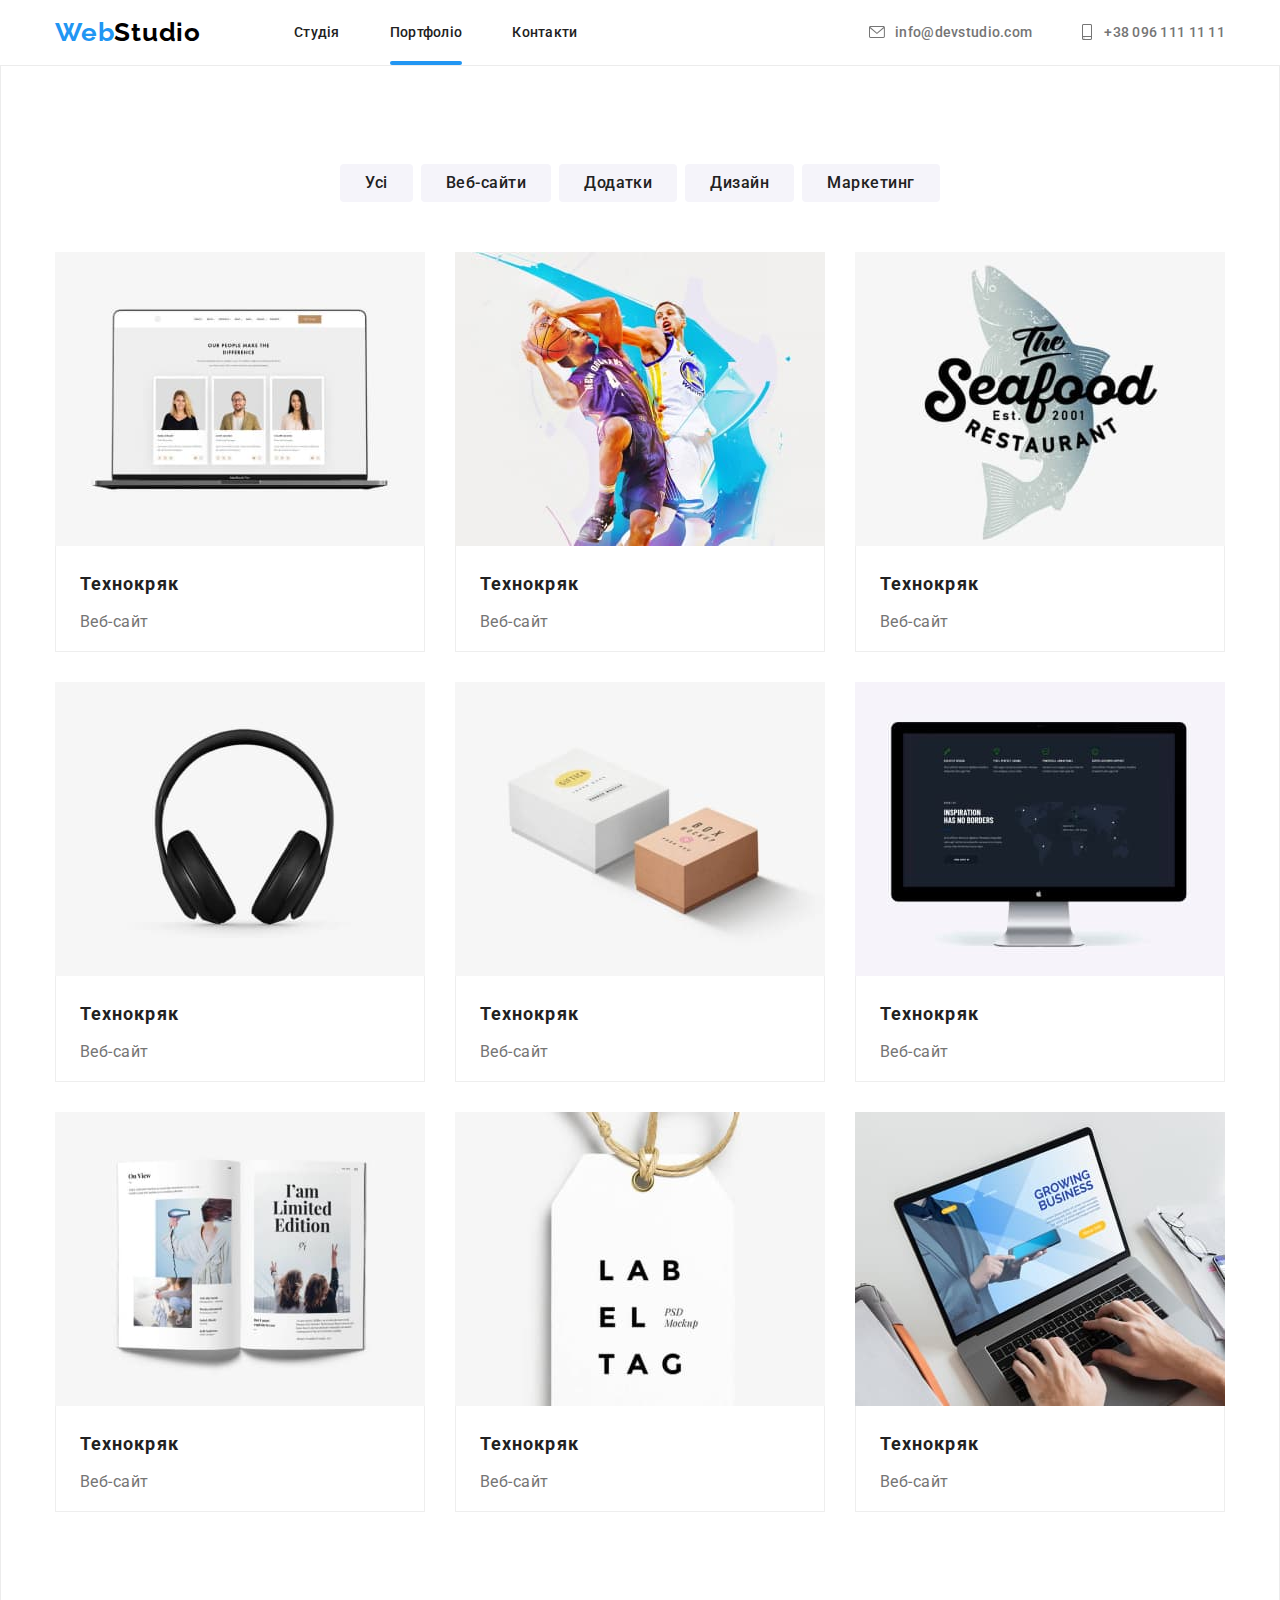
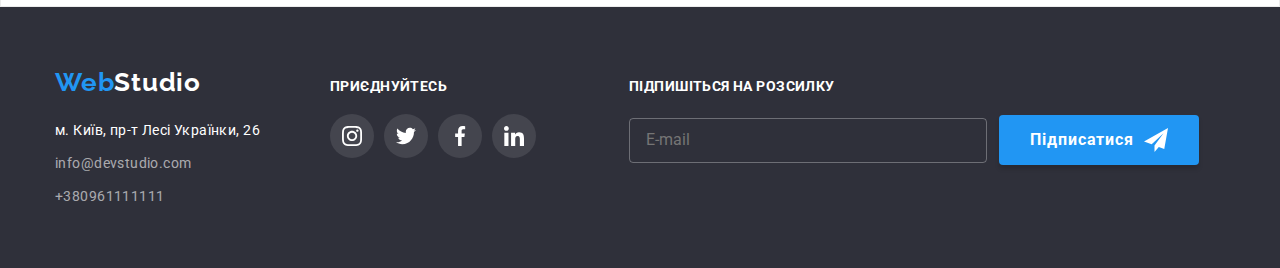
==== commit ba55c874: "SASS" ====
--- a/portfolio.html
+++ b/portfolio.html
@@ -24,7 +24,7 @@
       href="https://fonts.googleapis.com/css2?family=Roboto:wght@900&display=swap"
       rel="stylesheet"
     />
-    <link rel="stylesheet" href="./css/styles.css" />
+    <link rel="stylesheet" href="./css/main.min.css" />
   </head>
   <body>
     <header class="header">
--- a/css/main.min.css
+++ b/css/main.min.css
@@ -0,0 +1 @@
+/*! modern-normalize v1.1.0 | MIT License | https://github.com/sindresorhus/modern-normalize */*,::before,::after{-webkit-box-sizing:border-box;box-sizing:border-box}html{line-height:1.15;-webkit-text-size-adjust:100%;-moz-tab-size:4;-o-tab-size:4;tab-size:4}body{margin:0;font-family:system-ui,-apple-system,"Segoe UI",Roboto,Helvetica,Arial,sans-serif,"Apple Color Emoji","Segoe UI Emoji"}hr{height:0;color:inherit}abbr[title]{-webkit-text-decoration:underline dotted;text-decoration:underline dotted}b,strong{font-weight:bolder}code,kbd,samp,pre{font-family:ui-monospace,SFMono-Regular,Consolas,"Liberation Mono",Menlo,monospace;font-size:1em}small{font-size:80%}sub,sup{font-size:75%;line-height:0;position:relative;vertical-align:baseline}sub{bottom:-0.25em}sup{top:-0.5em}table{text-indent:0;border-color:inherit}button,input,optgroup,select,textarea{font-family:inherit;font-size:100%;line-height:1.15;margin:0}button,select{text-transform:none}button,[type=button],[type=reset],[type=submit]{-webkit-appearance:button}::-moz-focus-inner{border-style:none;padding:0}:-moz-focusring{outline:1px dotted ButtonText}:-moz-ui-invalid{box-shadow:none}legend{padding:0}progress{vertical-align:baseline}::-webkit-inner-spin-button,::-webkit-outer-spin-button{height:auto}[type=search]{-webkit-appearance:textfield;outline-offset:-2px}::-webkit-search-decoration{-webkit-appearance:none}::-webkit-file-upload-button{-webkit-appearance:button;font:inherit}summary{display:list-item}*,*::before,*::after{-webkit-box-sizing:border-box;box-sizing:border-box;text-decoration:none;list-style:none;margin:0;padding:0}.container{width:1200px;padding-left:15px;padding-right:15px;margin:0 auto}.visually-hidden{position:absolute;white-space:nowrap;width:1px;height:1px;overflow:hidden;border:0;padding:0;clip:rect(0 0 0 0);-webkit-clip-path:inset(50%);clip-path:inset(50%);margin:-1px}.h2-title{display:-webkit-box;display:-ms-flexbox;display:flex;-webkit-box-pack:center;-ms-flex-pack:center;justify-content:center;font-weight:700;font-size:36px;line-height:42px;text-align:center;letter-spacing:.03em;color:#212121}body{background-color:#fff;color:var(--primary-text-color);font-family:"Roboto",sans-serif;width:100%}.header__lists{display:-webkit-box;display:-ms-flexbox;display:flex;-webkit-box-align:center;-ms-flex-align:center;align-items:center}.navigation{display:-webkit-box;display:-ms-flexbox;display:flex;-webkit-box-align:center;-ms-flex-align:center;align-items:center}.logo{color:#2196f3;font-family:Raleway,sans-serif;font-style:normal;font-weight:700;font-size:26px;line-height:1.1923076923;letter-spacing:.03em}.logo .logo__span{color:#000}.navigation__list{margin-left:93px;display:-webkit-box;display:-ms-flexbox;display:flex;gap:50px}.navigation__list .navigation__link{position:relative;font-weight:500;font-size:14px;line-height:1.1428571429;color:#212121;letter-spacing:.02em;padding-top:24px;padding-bottom:25px;-webkit-transition:color 250ms cubic-bezier(0.4, 0, 0.2, 1);transition:color 250ms cubic-bezier(0.4, 0, 0.2, 1)}.navigation__list .navigation__link:hover,.navigation__list .navigation__link:focus{color:#2196f3}.navigation__list .navigation__link--current::after{content:"";position:absolute;display:block;left:0;bottom:0;width:100%;height:4px;background:#2196f3;border-radius:2px;-webkit-transition:opacity 250ms cubic-bezier(0.4, 0, 0.2, 1);transition:opacity 250ms cubic-bezier(0.4, 0, 0.2, 1)}.navigation__list .navigation__link--current::after{color:#2196f3}.contacts{display:-webkit-box;display:-ms-flexbox;display:flex;gap:50px;margin-left:auto}.contacts__link{display:-webkit-box;display:-ms-flexbox;display:flex;-webkit-box-align:center;-ms-flex-align:center;align-items:center;padding-top:24px;padding-bottom:25px;font-weight:500;font-size:14px;line-height:16px;letter-spacing:.02em;color:#757575;-webkit-transition:color 250ms cubic-bezier(0.4, 0, 0.2, 1);transition:color 250ms cubic-bezier(0.4, 0, 0.2, 1)}.contacts__link:hover,.contacts__link:focus{color:#2196f3}.contacts__link:hover .contacts__envelope-icon,.contacts__link:focus .contacts__envelope-icon,.contacts__link:hover .contacts__smartphone-icon,.contacts__link:focus .contacts__smartphone-icon{fill:#2196f3}.contacts__envelope-icon{width:16px;height:12px;margin-right:10px;fill:#757575;-webkit-transition:fill 250ms cubic-bezier(0.4, 0, 0.2, 1);transition:fill 250ms cubic-bezier(0.4, 0, 0.2, 1)}.contacts__smartphone-icon{width:10px;height:16px;margin-right:12px;fill:#757575;-webkit-transition:fill 250ms cubic-bezier(0.4, 0, 0.2, 1);transition:fill 250ms cubic-bezier(0.4, 0, 0.2, 1)}.hero{background-image:-webkit-gradient(linear, left top, right top, from(rgba(47, 48, 58, 0.4)), to(rgba(47, 48, 58, 0.4))),url("../images/site-header.jpg");background-image:linear-gradient(to right, rgba(47, 48, 58, 0.4), rgba(47, 48, 58, 0.4)),url("../images/site-header.jpg");background-repeat:no-repeat;background-size:cover;max-width:1600px;margin-left:auto;margin-right:auto}.hero__elements{padding-top:200px;padding-bottom:200px;text-align:center}.hero__title{width:696px;font-weight:900;font-size:44px;line-height:60px;letter-spacing:.06em;text-transform:uppercase;color:#fff;margin:0 auto}.main-button{display:block;margin:0 auto;margin-top:30px;-webkit-box-align:center;-ms-flex-align:center;align-items:center;color:#fff;font-weight:700;font-size:16px;line-height:1.875;width:216px;height:50px;letter-spacing:.06em;background-color:#2196f3;-webkit-box-shadow:0px 4px 4px rgba(0,0,0,.15);box-shadow:0px 4px 4px rgba(0,0,0,.15);border-radius:4px;-webkit-transition:background-color 250ms cubic-bezier(0.4, 0, 0.2, 1);transition:background-color 250ms cubic-bezier(0.4, 0, 0.2, 1);cursor:pointer;border:none}.main-button:hover,.main-button:focus{background-color:#188ce8;outline:rgba(0,0,0,0)}.backdrop{position:fixed;top:0;left:0;width:100%;height:100%;background:rgba(0,0,0,.2);-webkit-transition:opacity 250ms cubic-bezier(0.4, 0, 0.2, 1);transition:opacity 250ms cubic-bezier(0.4, 0, 0.2, 1);opacity:1}.backdrop.is-hidden{pointer-events:none;opacity:0}.backdrop.is-hidden .modal{-webkit-transform:translate(-50%, -50%) scale(0.9);transform:translate(-50%, -50%) scale(0.9)}.modal__cross-button{position:absolute;margin-top:8px;margin-right:8px;right:0;top:0;display:-webkit-box;display:-ms-flexbox;display:flex;-webkit-box-pack:center;-ms-flex-pack:center;justify-content:center;-webkit-box-align:center;-ms-flex-align:center;align-items:center;width:30px;height:30px;border-radius:50%;border:1px solid rgba(0,0,0,.1);background-color:#fff;cursor:pointer}.modal__cross-button:hover .modal__cross{fill:#2196f3}.modal__cross{width:18px;height:18px;-webkit-transition:fill 250ms cubic-bezier(0.4, 0, 0.2, 1);transition:fill 250ms cubic-bezier(0.4, 0, 0.2, 1)}.modal{position:absolute;padding:40px;min-width:528px;min-height:581px;top:50%;left:50%;-webkit-transform:translate(-50%, -50%) scale(1);transform:translate(-50%, -50%) scale(1);background-color:#fff;-webkit-transition:-webkit-transform 250ms cubic-bezier(0.4, 0, 0.2, 1);transition:-webkit-transform 250ms cubic-bezier(0.4, 0, 0.2, 1);transition:transform 250ms cubic-bezier(0.4, 0, 0.2, 1);transition:transform 250ms cubic-bezier(0.4, 0, 0.2, 1), -webkit-transform 250ms cubic-bezier(0.4, 0, 0.2, 1);z-index:999}.modal__title{margin-top:2px;font-weight:700;font-size:20px;line-height:23px;text-align:center;letter-spacing:.03em;color:#212121}.form__label{display:block;margin-top:12px}.form__paragraph{font-weight:400;font-size:12px;line-height:14px;letter-spacing:.01em;padding-bottom:4px;display:block;color:#757575}.form__input-container{position:relative}.form__field{height:40px;position:relative;width:100%;display:block;border:1px solid rgba(33,33,33,.2);padding-left:42px;border-radius:4px;-webkit-transition:border 250ms cubic-bezier(0.4, 0, 0.2, 1),250ms cubic-bezier(0.4, 0, 0.2, 1);transition:border 250ms cubic-bezier(0.4, 0, 0.2, 1),250ms cubic-bezier(0.4, 0, 0.2, 1);-webkit-box-shadow:drop-shadow(0px 4px 4px rgba(0, 0, 0, 0.25));box-shadow:drop-shadow(0px 4px 4px rgba(0, 0, 0, 0.25))}.form__field:focus{outline:rgba(0,0,0,0);border-color:#2196f3}.form__field:focus+.form__icon{fill:#2196f3}.black-person{-webkit-box-shadow:drop-shadow(0px 4px 4px rgba(0, 0, 0, 0.25));box-shadow:drop-shadow(0px 4px 4px rgba(0, 0, 0, 0.25))}.form__icon{position:absolute;top:50%;left:12px;width:18px;height:18px}.form__textarea{resize:none;height:120px;padding-left:16px;padding-top:12px}.form__textarea::-webkit-input-placeholder{font-weight:400;font-size:12px;line-height:14px;letter-spacing:.01em;color:rgba(117,117,117,.5)}.form__textarea::-moz-placeholder{font-weight:400;font-size:12px;line-height:14px;letter-spacing:.01em;color:rgba(117,117,117,.5)}.form__textarea:-ms-input-placeholder{font-weight:400;font-size:12px;line-height:14px;letter-spacing:.01em;color:rgba(117,117,117,.5)}.form__textarea::-ms-input-placeholder{font-weight:400;font-size:12px;line-height:14px;letter-spacing:.01em;color:rgba(117,117,117,.5)}.form__textarea::placeholder{font-weight:400;font-size:12px;line-height:14px;letter-spacing:.01em;color:rgba(117,117,117,.5)}.checkbox{display:-webkit-box;display:-ms-flexbox;display:flex;-webkit-box-pack:center;-ms-flex-pack:center;justify-content:center;margin-top:20px}.checkbox:checked+.checkbox__span{background-color:#2196f3;border:none;border-radius:2px;fill:#fff}.checkbox__container{display:-webkit-box;display:-ms-flexbox;display:flex;-webkit-box-align:center;-ms-flex-align:center;align-items:center}.checkbox__span{display:-webkit-box;display:-ms-flexbox;display:flex;-webkit-box-align:center;-ms-flex-align:center;align-items:center;width:16px;height:15px;margin-right:7px;fill:#fff;border:2px solid #212121;border-radius:2px}.checkbox__icon-check{width:16px;height:15px}.checkbox__agreement-terms{color:#2196f3;text-decoration:underline;text-underline-offset:3px;cursor:pointer}.checkbox__paragraph{font-weight:400;font-size:14px;line-height:1.7142857143;letter-spacing:.03em;color:#757575}.main-button--modal__button{margin-top:30px;display:block}.advantages{padding-bottom:94px;padding-top:94px}.advantages-list{display:-webkit-box;display:-ms-flexbox;display:flex;gap:30px}.advantages-list__icons-container{display:-webkit-box;display:-ms-flexbox;display:flex;-webkit-box-align:center;-ms-flex-align:center;align-items:center;padding:25px 100px;margin-bottom:30px;background-color:#f5f4fa;border-radius:4px}.advantages-list__icon{width:70px;height:70px}.advantages-list__h3-title{font-weight:700px;font-size:14px;line-height:1.1428571429;letter-spacing:.03em;text-transform:uppercase;color:var(--header_color)}.advantages-list__paragraph{margin-top:10px;font-weight:400;font-size:14px;line-height:24px;letter-spacing:.03em;color:#757575}.examples{padding-bottom:94px}.examples-list{display:-webkit-box;display:-ms-flexbox;display:flex;gap:30px;margin-top:50px;z-index:0}.examples-list__img{display:block}.examples-list__item{position:relative}.examples-list__overlay{display:-webkit-box;display:-ms-flexbox;display:flex;position:absolute;-webkit-box-pack:center;-ms-flex-pack:center;justify-content:center;-webkit-box-align:center;-ms-flex-align:center;align-items:center;bottom:0;width:100%;height:70px;background:rgba(47,48,58,.8)}.examples-list__paragraph{font-weight:700;font-size:14px;line-height:1.1428571429;letter-spacing:.03em;text-transform:uppercase;color:#fff}.employers{background-color:#f5f4fa;padding-bottom:94px;padding-top:94px}.employers-list{display:-webkit-box;display:-ms-flexbox;display:flex;max-width:270px;-webkit-box-sizing:border-box;box-sizing:border-box;margin:0;gap:30px}.employers-list__img{display:block}.employers-title{margin-bottom:50px}.employers-list__container{padding-top:30px;padding-bottom:30px;background-color:#fff}.employers-list__title{color:#212121;font-weight:500;font-size:16px;line-height:19px;text-align:center;letter-spacing:.03em;color:#212121}.employers-list__item{-webkit-box-shadow:0px 1px 3px rgba(0,0,0,.12),0px 1px 1px rgba(0,0,0,.14),0px 2px 1px rgba(0,0,0,.2);box-shadow:0px 1px 3px rgba(0,0,0,.12),0px 1px 1px rgba(0,0,0,.14),0px 2px 1px rgba(0,0,0,.2);border-radius:0px 0px 4px 4px}.employers-list__paragraph{margin-top:10px;font-weight:400;font-size:16px;line-height:19px;text-align:center;letter-spacing:.03em;color:#757575;margin-bottom:16px}.employers-list__wrapper{display:-webkit-box;display:-ms-flexbox;display:flex;gap:10px;-webkit-box-pack:center;-ms-flex-pack:center;justify-content:center}.employers-list__link{display:-webkit-box;display:-ms-flexbox;display:flex;-webkit-box-pack:center;-ms-flex-pack:center;justify-content:center;-webkit-box-align:center;-ms-flex-align:center;align-items:center;width:44px;height:44px;border-radius:50%;-webkit-transition:background-color 250ms cubic-bezier(0.4, 0, 0.2, 1);transition:background-color 250ms cubic-bezier(0.4, 0, 0.2, 1)}.employers-list__link:hover,.employers-list__link:focus{background-color:#2196f3}.employers-list__link:hover .employers-list__icon,.employers-list__link:focus .employers-list__icon{fill:#fff}.employers-list__icon{width:20px;height:20px;fill:#afb1b8;-webkit-transition:fill 250ms cubic-bezier(0.4, 0, 0.2, 1);transition:fill 250ms cubic-bezier(0.4, 0, 0.2, 1)}.companies{padding-top:94px;padding-bottom:94px}.companies__title{margin-bottom:50px}.companies__list{display:-webkit-box;display:-ms-flexbox;display:flex;-webkit-box-pack:center;-ms-flex-pack:center;justify-content:center;gap:30px}.companies__icon-link{display:-webkit-box;display:-ms-flexbox;display:flex;-webkit-box-pack:center;-ms-flex-pack:center;justify-content:center;-webkit-box-align:center;-ms-flex-align:center;align-items:center;width:170px;height:92px;border:1px solid #afb1b8;border-radius:4px;-webkit-transition:border-color 250ms cubic-bezier(0.4, 0, 0.2, 1);transition:border-color 250ms cubic-bezier(0.4, 0, 0.2, 1)}.companies__icon-link:hover,.companies__icon-link:focus,.companies__icon-link:hover .companies__icon,.companies__icon-link:focus .companies__icon{fill:#2196f3;border-color:#2196f3}.companies__icon{width:106px;height:60px;fill:#afb1b8;-webkit-transition:fill 250ms cubic-bezier(0.4, 0, 0.2, 1);transition:fill 250ms cubic-bezier(0.4, 0, 0.2, 1)}.footer{background-color:#2f303a;padding-top:60px;padding-bottom:60px}.footer__elements{display:-webkit-box;display:-ms-flexbox;display:flex;-webkit-box-align:baseline;-ms-flex-align:baseline;align-items:baseline}.logo__footer-span{color:#fff}.address{font-style:normal;display:block;margin-top:20px}.address__paragraph{margin-top:9px;font-weight:400;font-size:14px;line-height:24px;letter-spacing:.03em;color:#fff}.address__link{margin-top:9px;display:block;font-weight:400;font-size:14px;line-height:24px;letter-spacing:.03em;color:rgba(255,255,255,.6)}.footer__icons{margin-left:70px}.footer__paragraph{font-weight:700;font-size:14px;line-height:16px;letter-spacing:.03em;text-transform:uppercase;color:#fff}.footer__list{display:-webkit-box;display:-ms-flexbox;display:flex;margin-top:20px;gap:10px}.footer__link{display:-webkit-box;display:-ms-flexbox;display:flex;-webkit-box-pack:center;-ms-flex-pack:center;justify-content:center;-webkit-box-align:center;-ms-flex-align:center;align-items:center;width:44px;height:44px;fill:#fff;border-radius:50%;background:rgba(255,255,255,.1);-webkit-transition:background-color 250ms cubic-bezier(0.4, 0, 0.2, 1);transition:background-color 250ms cubic-bezier(0.4, 0, 0.2, 1)}.footer__link:hover,.footer__link:focus{background-color:#2196f3}.footer__icon{width:20px;height:20px}.footer-form__paragraph{display:inline;font-weight:700;font-size:14px;line-height:16px;letter-spacing:.03em;text-transform:uppercase;color:#fff}.footer-form__label{margin-left:93px}.footer-form__field{display:block;color:#fff;margin-left:93px;padding-top:12px;padding-bottom:12px;padding-left:16px;width:358px;border:1px solid rgba(255,255,255,.3);border-radius:4px;background-color:rgba(0,0,0,0)}.formm__field::-webkit-input-placeholder{font-weight:400;font-size:16px;line-height:1.25;letter-spacing:.03em;color:rgba(255,255,255,.6)}.formm__field::-moz-placeholder{font-weight:400;font-size:16px;line-height:1.25;letter-spacing:.03em;color:rgba(255,255,255,.6)}.formm__field:-ms-input-placeholder{font-weight:400;font-size:16px;line-height:1.25;letter-spacing:.03em;color:rgba(255,255,255,.6)}.formm__field::-ms-input-placeholder{font-weight:400;font-size:16px;line-height:1.25;letter-spacing:.03em;color:rgba(255,255,255,.6)}.formm__field::placeholder{font-weight:400;font-size:16px;line-height:1.25;letter-spacing:.03em;color:rgba(255,255,255,.6)}.footer-form__button{display:-webkit-box;display:-ms-flexbox;display:flex;-webkit-box-pack:center;-ms-flex-pack:center;justify-content:center;-webkit-box-align:center;-ms-flex-align:center;align-items:center;margin:0;gap:10px;align-items:center;width:200px;height:50px}.footer-form__icon{width:24px;height:24px}.footer-form__container{display:-webkit-box;display:-ms-flexbox;display:flex;-webkit-box-align:baseline;-ms-flex-align:baseline;align-items:baseline;margin-top:20px;gap:12px}.portfolio{border:1px solid #ececec;padding-top:98px;padding-bottom:94px}.portfolio-buttons__list{display:-webkit-box;display:-ms-flexbox;display:flex;-webkit-box-pack:center;-ms-flex-pack:center;justify-content:center;margin-bottom:50px;text-align:center;gap:8px}.portfolio-buttons__button{padding:6px 25px;border-radius:4px;background-color:#f5f4fa;font-weight:500;font-size:16px;line-height:1.625;letter-spacing:.03em;color:#212121;outline:rgba(0,0,0,0);border:none;border-radius:4px;cursor:pointer;-webkit-transition:background-color 250ms cubic-bezier(0.4, 0, 0.2, 1),color 250ms cubic-bezier(0.4, 0, 0.2, 1),-webkit-box-shadow 250ms cubic-bezier(0.4, 0, 0.2, 1);transition:background-color 250ms cubic-bezier(0.4, 0, 0.2, 1),color 250ms cubic-bezier(0.4, 0, 0.2, 1),-webkit-box-shadow 250ms cubic-bezier(0.4, 0, 0.2, 1);transition:background-color 250ms cubic-bezier(0.4, 0, 0.2, 1),color 250ms cubic-bezier(0.4, 0, 0.2, 1),box-shadow 250ms cubic-bezier(0.4, 0, 0.2, 1);transition:background-color 250ms cubic-bezier(0.4, 0, 0.2, 1),color 250ms cubic-bezier(0.4, 0, 0.2, 1),box-shadow 250ms cubic-bezier(0.4, 0, 0.2, 1),-webkit-box-shadow 250ms cubic-bezier(0.4, 0, 0.2, 1)}.portfolio-buttons__button:hover,.portfolio-buttons__button:focus{background-color:#2196f3;color:#fff;-webkit-box-shadow:0px 4px 4px rgba(0,0,0,.25);box-shadow:0px 4px 4px rgba(0,0,0,.25)}.card-set__list{display:-webkit-box;display:-ms-flexbox;display:flex;-ms-flex-wrap:wrap;flex-wrap:wrap;margin-top:30px;padding-left:0;gap:30px}.card-set__img{display:block}.card__title{font-weight:700;font-size:18px;line-height:2em;letter-spacing:.06em;color:#212121}.card__paragraph{padding-top:10px;display:-webkit-box;display:-ms-flexbox;display:flex;font-family:"Roboto";font-style:normal;font-weight:400;font-size:16px;line-height:1.1875;text-align:center;letter-spacing:.03em;color:#757575}.card__description{padding:20px 24px;border-left:1px solid #eee;border-right:1px solid #eee;border-bottom:1px solid #eee}.card__container{-webkit-transition:-webkit-box-shadow 250ms cubic-bezier(0.4, 0, 0.2, 1);transition:-webkit-box-shadow 250ms cubic-bezier(0.4, 0, 0.2, 1);transition:box-shadow 250ms cubic-bezier(0.4, 0, 0.2, 1);transition:box-shadow 250ms cubic-bezier(0.4, 0, 0.2, 1), -webkit-box-shadow 250ms cubic-bezier(0.4, 0, 0.2, 1)}.card-set__wrapper{position:relative;overflow:hidden}.card__link:hover .card__container,.card__link:hover .card__container{-webkit-box-shadow:0px 1px 1px rgba(0,0,0,.12),0px 4px 4px rgba(0,0,0,.06),1px 4px 6px rgba(0,0,0,.16);box-shadow:0px 1px 1px rgba(0,0,0,.12),0px 4px 4px rgba(0,0,0,.06),1px 4px 6px rgba(0,0,0,.16)}.card-overlay{position:absolute;width:100%;height:100%;bottom:0;right:0;background-color:rgba(33,150,243,.9);-webkit-transform:translateY(105%);transform:translateY(105%);-webkit-transition:-webkit-transform 250ms cubic-bezier(0.4, 0, 0.2, 1);transition:-webkit-transform 250ms cubic-bezier(0.4, 0, 0.2, 1);transition:transform 250ms cubic-bezier(0.4, 0, 0.2, 1);transition:transform 250ms cubic-bezier(0.4, 0, 0.2, 1), -webkit-transform 250ms cubic-bezier(0.4, 0, 0.2, 1)}.card__link:hover .card-overlay,.card__link:focus .card-overlay{-webkit-transform:translateY(0%);transform:translateY(0%);overflow:hidden}.card-overlay__paragraph{padding:63px 24px;font-weight:400;font-size:18px;line-height:28px;letter-spacing:.03em;color:#fff}/*# sourceMappingURL=main.min.css.map */